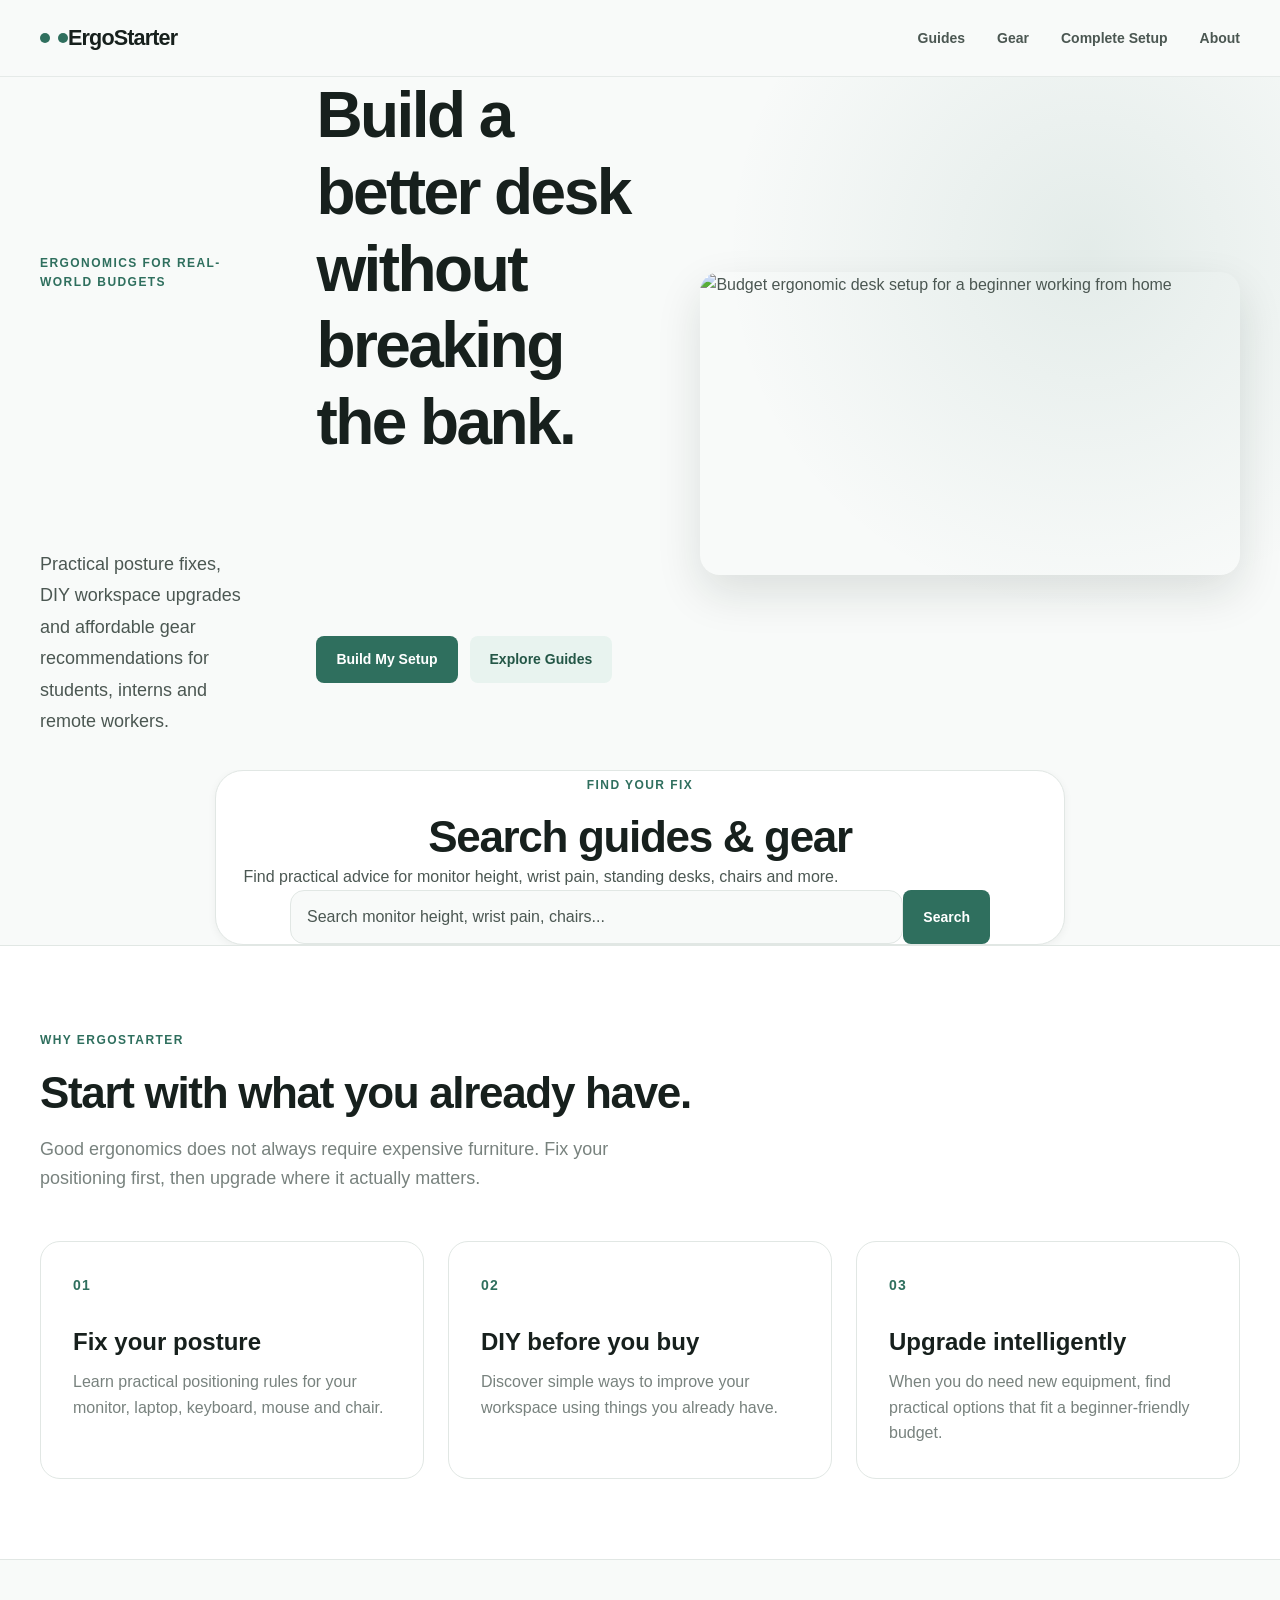
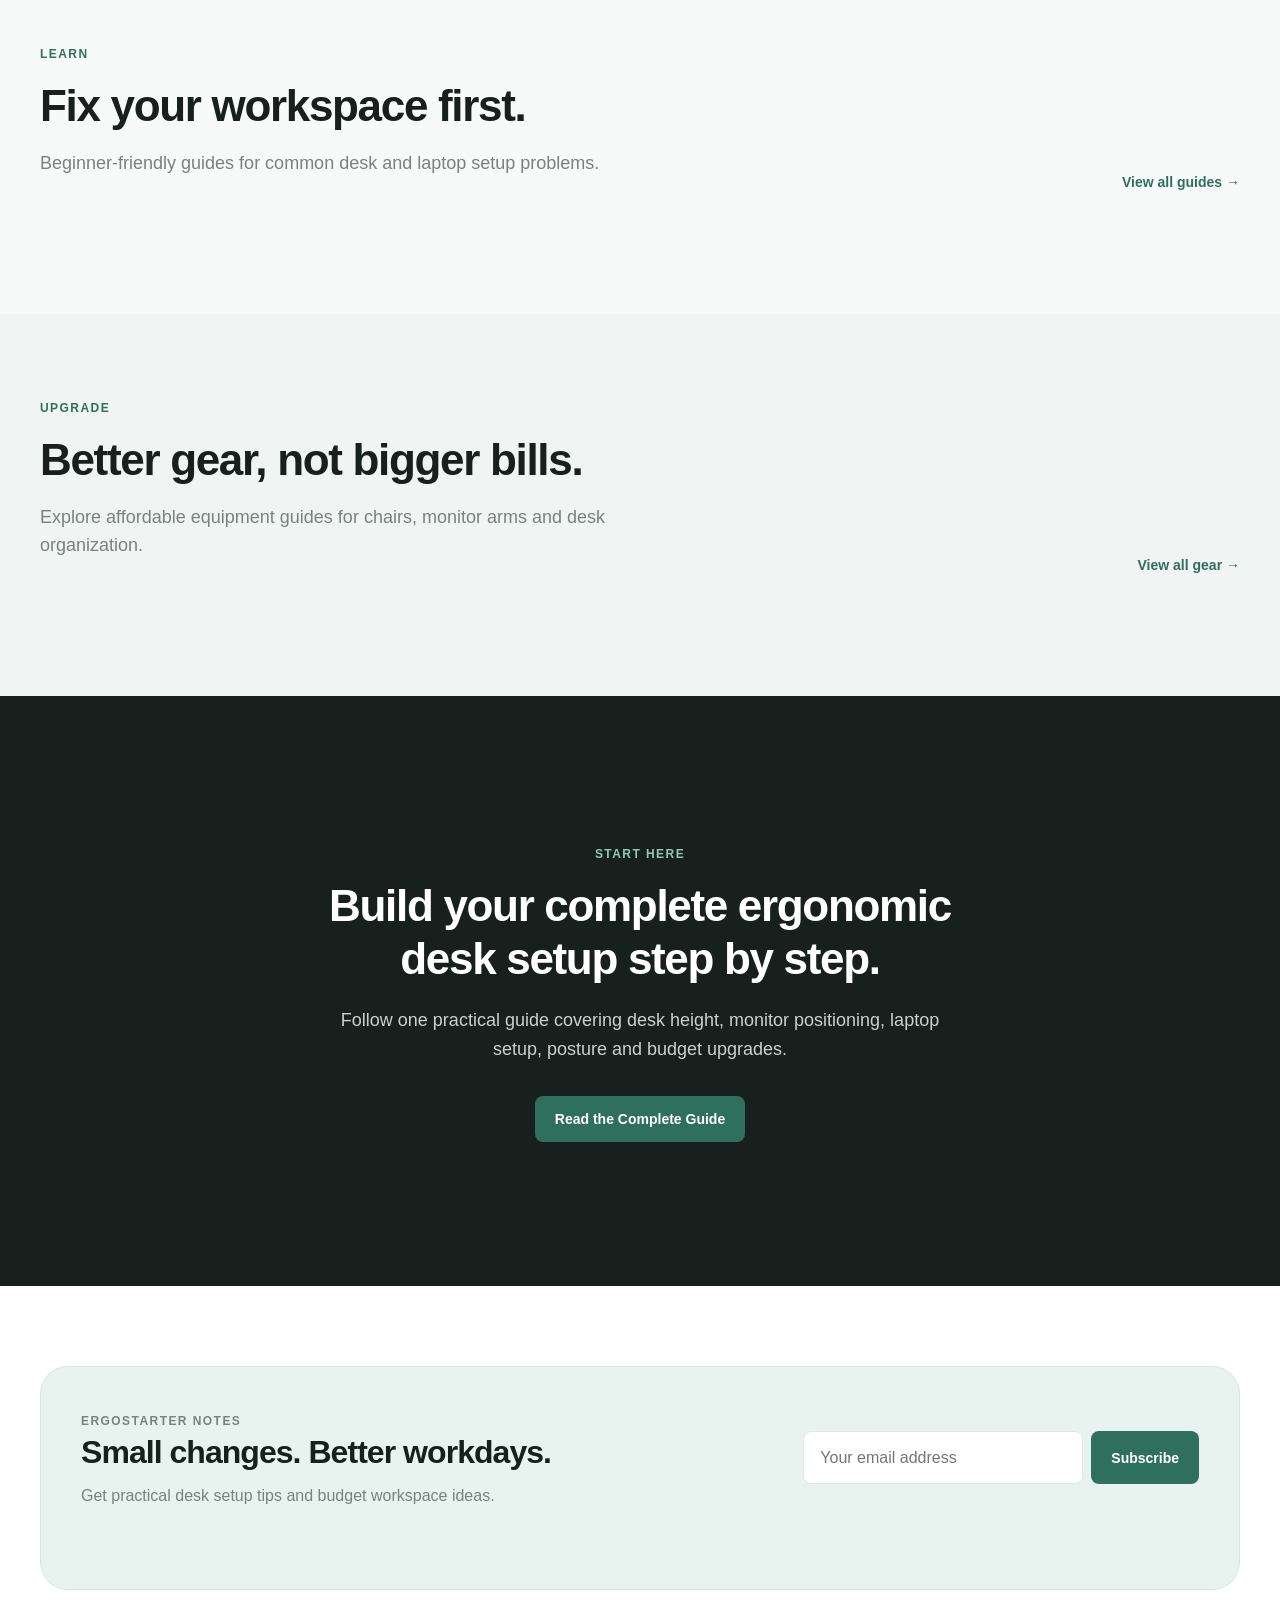
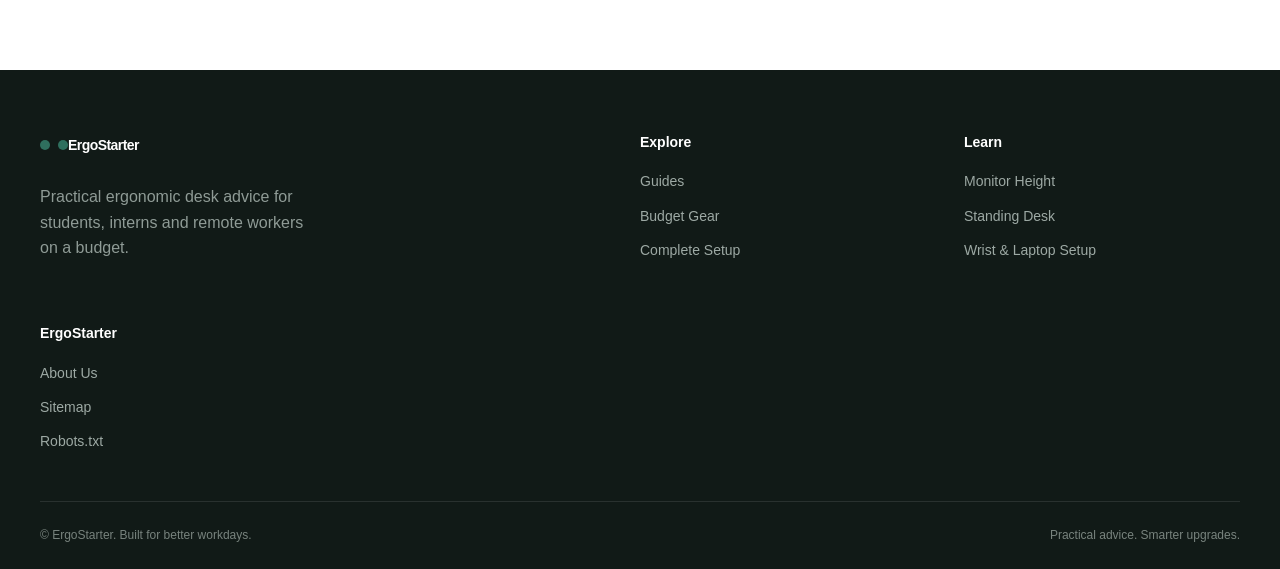
==== ErgoStrater-main/index.html @ 5c1806fb "Pre_existing ErgoStarter website" ====
<!DOCTYPE html>
<html lang="en">

<head>
    <meta charset="UTF-8">

    <meta
        name="viewport"
        content="width=device-width, initial-scale=1.0"
    >

    <title>
        ErgoStarter | Budget Ergonomic Desk Setups for Beginners
    </title>

    <meta
        name="description"
        content="Build a comfortable ergonomic desk setup without spending a fortune. Practical posture guides, DIY workspace fixes and budget gear for students and remote workers."
    >

    <meta
        name="robots"
        content="index, follow"
    >

    <!-- Canonical will be updated once the final domain is selected -->
    <link
        rel="canonical"
        href="https://ergostarter.pro/"
    >

    <!-- Open Graph -->
    <meta
        property="og:type"
        content="website"
    >

    <meta
        property="og:title"
        content="ErgoStarter | Better Ergonomics. Smaller Budget."
    >

    <meta
        property="og:description"
        content="Practical ergonomic desk setups, posture fixes and affordable gear for students and remote workers."
    >

    <meta
        property="og:url"
        content="https://ergostarter.pro/"
    >

    <!-- Stylesheets -->
    <link
        rel="stylesheet"
        href="assets/css/style.css"
    >

    <link
        rel="stylesheet"
        href="assets/css/components.css"
    >

    <link
        rel="stylesheet"
        href="assets/css/responsive.css"
    >

<!-- Google tag (gtag.js) -->
<script async src="https://www.googletagmanager.com/gtm.js?id=GTM-KK4GDS9F"></script>
<script>
  window.dataLayer = window.dataLayer || [];
  function gtag(){dataLayer.push(arguments);}
  gtag('js', new Date());
</script>

<!-- OpenGraph Metadata -->
<meta property="og:type" content="website" />
<meta property="og:site_name" content="ErgoStarter" />
<meta property="og:title" content="ErgoStarter: Budget Ergonomic Desk Setups in India" />
<meta property="og:description" content="Practical posture fixes, DIY workspace improvements, and budget ergonomic desk gear under ₹5,000 for Indian students and WFH beginners." />
<meta property="og:url" content="https://ergostarter.pro/" />

<!-- JSON-LD Structured Data (Organization & WebSite) -->
<script type="application/ld+json">
{
  "@context": "https://schema.org",
  "@graph": [
    {
      "@type": "Organization",
      "@id": "https://ergostarter.pro/#organization",
      "name": "ErgoStarter",
      "url": "https://ergostarter.pro/",
      "description": "Budget ergonomic workspace design and posture optimization guides for Indian students and remote workers."
    },
    {
      "@type": "WebSite",
      "@id": "https://ergostarter.pro/#website",
      "url": "https://ergostarter.pro/",
      "name": "ErgoStarter",
      "publisher": {
        "@id": "https://ergostarter.pro/#organization"
      }
    }
  ]
}
</script>
</head>


<body>

    <!-- ==========================================
         HEADER
         ========================================== -->

    <div id="site-header"></div>



    <!-- ==========================================
         MAIN CONTENT
         ========================================== -->

    <main>


        <!-- ======================================
             HERO
             ====================================== -->

        <section
            class="hero"
            aria-labelledby="hero-title"
        >

            <div class="container">

                <div class="hero-content">

                    <p class="eyebrow">
                        ERGONOMICS FOR REAL-WORLD BUDGETS
                    </p>


                    <h1 id="hero-title">
                        Build a better desk
                        without breaking the bank.
                    </h1>


                    <p class="hero-description">
                        Practical posture fixes, DIY workspace
                        upgrades and affordable gear recommendations
                        for students, interns and remote workers.
                    </p>


                    <div class="hero-actions">

                        <a
                            href="/budget-ergonomic-desk-setup-guide/"
                            class="btn btn-primary"
                        >
                            Build My Setup
                        </a>


                        <a
                            href="/guides/"
                            class="btn btn-secondary"
                        >
                            Explore Guides
                        </a>

                    </div>

                </div>


                <div class="hero-visual">
                    <img
                        src="/assets/images/hero/hero-homepage.webp"
                        alt="Budget ergonomic desk setup for a beginner working from home"
                        class="hero-image"
                        width="1400"
                        height="788"
                        loading="eager"
                        fetchpriority="high"
                    >
                </div>

            </div>

        </section>

        <section class="search-section" aria-labelledby="search-title">
            <div class="container">
                <div class="search-box">
                    <p class="eyebrow">Find your fix</p>

                    <h2 id="search-title">Search guides &amp; gear</h2>

                    <p class="search-description">
                        Find practical advice for monitor height, wrist pain,
                        standing desks, chairs and more.
                    </p>

                    <form id="search-form" class="search-form" role="search">
                        <label class="visually-hidden" for="site-search">
                            Search guides and gear
                        </label>

                        <input
                            id="site-search"
                            name="q"
                            type="search"
                            placeholder="Search monitor height, wrist pain, chairs..."
                            autocomplete="off"
                        >

                        <button class="btn btn-primary" type="submit">
                            Search
                        </button>
                    </form>

                    <div
                        id="search-results"
                        class="search-results"
                        hidden
                        aria-live="polite"
                    ></div>
                </div>
            </div>
        </section>



        <!-- ======================================
             TRUST / VALUE PROPOSITION
             ====================================== -->

        <section
            class="value-section"
            aria-labelledby="value-title"
        >

            <div class="container">

                <div class="section-heading">

                    <p class="eyebrow">
                        WHY ERGOSTARTER
                    </p>

                    <h2 id="value-title">
                        Start with what you already have.
                    </h2>

                    <p>
                        Good ergonomics does not always require
                        expensive furniture. Fix your positioning
                        first, then upgrade where it actually matters.
                    </p>

                </div>


                <div class="value-grid">

                    <article class="value-card">

                        <span
                            class="value-card-number"
                            aria-hidden="true"
                        >
                            01
                        </span>

                        <h3>
                            Fix your posture
                        </h3>

                        <p>
                            Learn practical positioning rules
                            for your monitor, laptop, keyboard,
                            mouse and chair.
                        </p>

                    </article>


                    <article class="value-card">

                        <span
                            class="value-card-number"
                            aria-hidden="true"
                        >
                            02
                        </span>

                        <h3>
                            DIY before you buy
                        </h3>

                        <p>
                            Discover simple ways to improve your
                            workspace using things you already have.
                        </p>

                    </article>


                    <article class="value-card">

                        <span
                            class="value-card-number"
                            aria-hidden="true"
                        >
                            03
                        </span>

                        <h3>
                            Upgrade intelligently
                        </h3>

                        <p>
                            When you do need new equipment,
                            find practical options that fit a
                            beginner-friendly budget.
                        </p>

                    </article>

                </div>

            </div>

        </section>



        <!-- ======================================
             GUIDES
             ====================================== -->

        <section
            class="guides-section section"
            aria-labelledby="guides-title"
        >

            <div class="container">

                <div class="section-header-row">

                    <div class="section-heading">

                        <p class="eyebrow">
                            LEARN
                        </p>

                        <h2 id="guides-title">
                            Fix your workspace first.
                        </h2>

                        <p>
                            Beginner-friendly guides for common
                            desk and laptop setup problems.
                        </p>

                    </div>


                    <a
                        href="/guides/"
                        class="section-link"
                    >
                        View all guides →
                    </a>

                </div>


                <div
                    class="guide-grid"
                    id="featured-guides"
                >

                    <!--
                        Guide cards will be generated dynamically
                        using JavaScript.
                    -->

                </div>

            </div>

        </section>



        <!-- ======================================
             BUDGET GEAR
             ====================================== -->

        <section
            class="gear-section section"
            aria-labelledby="gear-title"
        >

            <div class="container">

                <div class="section-header-row">

                    <div class="section-heading">

                        <p class="eyebrow">
                            UPGRADE
                        </p>

                        <h2 id="gear-title">
                            Better gear, not bigger bills.
                        </h2>

                        <p>
                            Explore affordable equipment guides
                            for chairs, monitor arms and desk
                            organization.
                        </p>

                    </div>


                    <a
                        href="/gear/"
                        class="section-link"
                    >
                        View all gear →
                    </a>

                </div>


                <div
                    class="gear-grid"
                    id="featured-gear"
                >

                    <!--
                        Gear cards will be generated dynamically
                        using JavaScript.
                    -->

                </div>

            </div>

        </section>



        <!-- ======================================
             COMPLETE SETUP CTA
             ====================================== -->

        <section
            class="setup-cta section"
            aria-labelledby="setup-title"
        >

            <div class="container">

                <div class="cta-content">

                    <p class="eyebrow">
                        START HERE
                    </p>

                    <h2 id="setup-title">
                        Build your complete ergonomic
                        desk setup step by step.
                    </h2>

                    <p>
                        Follow one practical guide covering
                        desk height, monitor positioning,
                        laptop setup, posture and budget upgrades.
                    </p>

                    <a
                        href="/budget-ergonomic-desk-setup-guide/"
                        class="btn btn-primary"
                    >
                        Read the Complete Guide
                    </a>

                </div>

            </div>

        </section>



        <!-- ======================================
             NEWSLETTER
             ====================================== -->

        <section
            class="newsletter-section section"
            aria-labelledby="newsletter-title"
        >

            <div class="container">

                <div class="newsletter">

                    <div>

                        <p class="eyebrow">
                            ERGOSTARTER NOTES
                        </p>

                        <h2 id="newsletter-title">
                            Small changes. Better workdays.
                        </h2>

                        <p>
                            Get practical desk setup tips and
                            budget workspace ideas.
                        </p>

                    </div>


                    <form
                        class="newsletter-form"
                        id="newsletter-form"
                    >

                        <label
                            for="newsletter-email"
                            class="visually-hidden"
                        >
                            Email address
                        </label>

                        <input
                            type="email"
                            id="newsletter-email"
                            name="email"
                            placeholder="Your email address"
                            autocomplete="email"
                            required
                        >

                        <button
                            type="submit"
                            class="btn btn-primary"
                        >
                            Subscribe
                        </button>

                    </form>


                    <p
                        class="form-message"
                        id="newsletter-message"
                        aria-live="polite"
                    ></p>

                </div>

            </div>

        </section>

    </main>



    <!-- ==========================================
         FOOTER
         ========================================== -->

    <div id="site-footer"></div>



    <!-- JavaScript -->

    <script
        src="assets/js/data.js"
        defer
    ></script>

    <script
        src="assets/js/components.js"
        defer
    ></script>

    <script
        src="assets/js/main.js"
        defer
    ></script>

    <script
        src="assets/js/search.js"
        defer
    ></script>

</body>

</html>
---- ErgoStrater-main/assets/css/style.css ----
/* =========================================
   ErgoStarter — Global Design System
   ========================================= */

:root {
    /* Brand Colors */
    --color-primary: #2f6f5e;
    --color-primary-dark: #245747;
    --color-primary-light: #e8f3ef;

    /* Neutral Colors */
    --color-white: #ffffff;
    --color-black: #111111;
    --color-heading: #17201d;
    --color-text: #4b5752;
    --color-muted: #78827e;

    /* Backgrounds */
    --color-background: #f8faf9;
    --color-surface: #ffffff;
    --color-surface-alt: #f0f4f2;

    /* Borders */
    --color-border: #e1e7e4;

    /* Typography */
    --font-primary:
        Inter,
        -apple-system,
        BlinkMacSystemFont,
        "Segoe UI",
        Roboto,
        Helvetica,
        Arial,
        sans-serif;

    /* Font Sizes */
    --text-xs: 0.75rem;
    --text-sm: 0.875rem;
    --text-base: 1rem;
    --text-lg: 1.125rem;
    --text-xl: 1.25rem;
    --text-2xl: 1.5rem;
    --text-3xl: 2rem;
    --text-4xl: 2.75rem;
    --text-5xl: 4rem;

    /* Spacing */
    --space-1: 0.25rem;
    --space-2: 0.5rem;
    --space-3: 0.75rem;
    --space-4: 1rem;
    --space-5: 1.25rem;
    --space-6: 1.5rem;
    --space-8: 2rem;
    --space-10: 2.5rem;
    --space-12: 3rem;
    --space-16: 4rem;
    --space-20: 5rem;

    /* Layout */
    --container-width: 1200px;
    --content-width: 800px;

    /* UI */
    --radius-sm: 8px;
    --radius-md: 14px;
    --radius-lg: 20px;
    --radius-xl: 28px;

    --shadow-sm: 0 2px 8px rgba(17, 17, 17, 0.05);
    --shadow-md: 0 8px 24px rgba(17, 17, 17, 0.08);

    /* Animation */
    --transition-fast: 150ms ease;
    --transition-normal: 250ms ease;
}


/* =========================================
   Reset
   ========================================= */

*,
*::before,
*::after {
    box-sizing: border-box;
    margin: 0;
    padding: 0;
}


html {
    scroll-behavior: smooth;
    font-size: 16px;
}


body {
    font-family: var(--font-primary);
    background: var(--color-background);
    color: var(--color-text);
    line-height: 1.6;
    -webkit-font-smoothing: antialiased;
}


img {
    display: block;
    max-width: 100%;
    height: auto;
}


a {
    color: inherit;
    text-decoration: none;
}


button,
input,
textarea,
select {
    font: inherit;
}


button {
    cursor: pointer;
    border: none;
}


ul,
ol {
    list-style: none;
}


/* =========================================
   Typography
   ========================================= */

h1,
h2,
h3,
h4,
h5,
h6 {
    color: var(--color-heading);
    line-height: 1.2;
    font-weight: 700;
}


h1 {
    font-size: var(--text-5xl);
    letter-spacing: -0.04em;
}


h2 {
    font-size: var(--text-4xl);
    letter-spacing: -0.03em;
}


h3 {
    font-size: var(--text-2xl);
}


p {
    margin-bottom: var(--space-4);
}


strong {
    color: var(--color-heading);
}


/* =========================================
   Layout
   ========================================= */

.container {
    width: min(100% - 2rem, var(--container-width));
    margin-inline: auto;
}


.content-container {
    width: min(100% - 2rem, var(--content-width));
    margin-inline: auto;
}


.section {
    padding-block: var(--space-20);
}


/* =========================================
   Buttons
   ========================================= */

.btn {
    display: inline-flex;
    align-items: center;
    justify-content: center;
    gap: var(--space-2);

    padding: 0.75rem 1.25rem;

    border-radius: var(--radius-sm);

    font-size: var(--text-sm);
    font-weight: 600;

    transition:
        background-color var(--transition-normal),
        color var(--transition-normal),
        transform var(--transition-fast),
        box-shadow var(--transition-normal);
}


.btn:hover {
    transform: translateY(-2px);
}


.btn-primary {
    background: var(--color-primary);
    color: var(--color-white);
}


.btn-primary:hover {
    background: var(--color-primary-dark);
    box-shadow: var(--shadow-sm);
}


.btn-secondary {
    background: var(--color-primary-light);
    color: var(--color-primary-dark);
}


.btn-secondary:hover {
    background: #dcece6;
}


/* =========================================
   Cards
   ========================================= */

.card {
    background: var(--color-surface);
    border: 1px solid var(--color-border);
    border-radius: var(--radius-lg);
    box-shadow: var(--shadow-sm);
    overflow: hidden;

    transition:
        transform var(--transition-normal),
        box-shadow var(--transition-normal);
}


.card:hover {
    transform: translateY(-4px);
    box-shadow: var(--shadow-md);
}


/* =========================================
   Utility Classes
   ========================================= */

.text-center {
    text-align: center;
}


.text-muted {
    color: var(--color-muted);
}


.text-primary {
    color: var(--color-primary);
}


.bg-white {
    background: var(--color-white);
}


.hidden {
    display: none;
}

.hero-image {
    display: block;
    width: 100%;
    max-width: 560px;
    height: auto;
    margin: 0 auto;
    border-radius: var(--radius-lg);
    object-fit: cover;
    box-shadow: 0 18px 45px rgba(20, 30, 25, 0.12);
}
---- ErgoStrater-main/assets/css/components.css ----
/* =========================================================
   ErgoStarter — Component Styles
   ========================================================= */


/* =========================================================
   HEADER / NAVIGATION
   ========================================================= */

.site-header {
    position: sticky;
    top: 0;
    z-index: 1000;

    width: 100%;

    background: rgba(248, 250, 249, 0.92);
    border-bottom: 1px solid rgba(225, 231, 228, 0.8);

    backdrop-filter: blur(14px);
    -webkit-backdrop-filter: blur(14px);
}


.site-header .container {
    min-height: 76px;

    display: flex;
    align-items: center;
    justify-content: space-between;

    gap: var(--space-8);
}


/* Logo */

.logo {
    display: inline-flex;
    align-items: center;

    color: var(--color-heading);

    font-size: 1.35rem;
    font-weight: 800;
    letter-spacing: -0.04em;

    white-space: nowrap;
}


.logo::before {
    content: "";

    width: 10px;
    height: 10px;

    margin-right: 8px;

    border-radius: 50%;

    background: var(--color-primary);
}


/* Navigation */

.main-navigation {
    display: flex;
    align-items: center;

    gap: var(--space-8);
}


.main-navigation a {
    position: relative;

    color: var(--color-text);

    font-size: var(--text-sm);
    font-weight: 600;

    transition:
        color var(--transition-normal);
}


.main-navigation a::after {
    content: "";

    position: absolute;

    left: 0;
    bottom: -7px;

    width: 0;
    height: 2px;

    border-radius: 999px;

    background: var(--color-primary);

    transition: width var(--transition-normal);
}


.main-navigation a:hover {
    color: var(--color-primary);
}


.main-navigation a:hover::after {
    width: 100%;
}


/* Mobile menu button */

.menu-toggle {
    display: none;

    padding: 0.6rem 0.85rem;

    color: var(--color-heading);
    background: var(--color-surface);

    border: 1px solid var(--color-border);
    border-radius: var(--radius-sm);

    font-size: var(--text-sm);
    font-weight: 600;
}


/* =========================================================
   SHARED SECTION ELEMENTS
   ========================================================= */

.eyebrow {
    display: inline-block;

    margin-bottom: var(--space-4);

    color: var(--color-primary);

    font-size: var(--text-xs);
    font-weight: 800;

    letter-spacing: 0.12em;
    text-transform: uppercase;
}


.section-heading {
    max-width: 680px;
}


.section-heading h2 {
    margin-bottom: var(--space-4);
}


.section-heading p:last-child {
    max-width: 620px;

    color: var(--color-muted);

    font-size: var(--text-lg);
}


.section-header-row {
    display: flex;
    align-items: flex-end;
    justify-content: space-between;

    gap: var(--space-8);

    margin-bottom: var(--space-10);
}


.section-link {
    flex-shrink: 0;

    color: var(--color-primary);

    font-size: var(--text-sm);
    font-weight: 700;

    transition:
        color var(--transition-normal),
        transform var(--transition-fast);
}


.section-link:hover {
    color: var(--color-primary-dark);

    transform: translateX(3px);
}


/* =========================================================
   HERO
   ========================================================= */

.hero {
    position: relative;

    min-height: 680px;

    display: flex;
    align-items: center;

    overflow: hidden;

    background:
        radial-gradient(
            circle at 85% 25%,
            rgba(47, 111, 94, 0.10),
            transparent 30%
        ),
        var(--color-background);
}


.hero .container {
    display: grid;

    grid-template-columns:
        minmax(0, 1.05fr)
        minmax(360px, 0.95fr);

    align-items: center;

    gap: var(--space-16);
}


.hero-content {
    display: grid;
    grid-template-columns: minmax(0, 1.1fr) minmax(320px, 0.9fr);
    align-items: center;
    gap: 64px;
}

.hero-copy {
    min-width: 0;
}



.hero h1 {
    max-width: 700px;

    margin-bottom: var(--space-6);
}


.hero-description {
    max-width: 600px;

    margin-bottom: var(--space-8);

    color: var(--color-text);

    font-size: var(--text-lg);
    line-height: 1.75;
}


.hero-actions {
    display: flex;
    align-items: center;

    gap: var(--space-3);
}


/* Hero visual */

.hero-visual {
    display: flex;
    align-items: center;
    justify-content: center;

    min-height: 440px;
}


.hero-placeholder {
    width: 100%;
    max-width: 480px;
    min-height: 360px;

    display: flex;
    align-items: center;
    justify-content: center;

    border-radius: var(--radius-lg);
    background: var(--color-background-alt);
    border: 1px solid var(--color-border);

    color: var(--color-text-muted);
    font-weight: 700;
}


.hero-placeholder::before,
.hero-placeholder::after {
    content: "";

    position: absolute;

    border: 1px solid rgba(47, 111, 94, 0.12);
    border-radius: 50%;
}


.hero-placeholder::before {
    width: 70%;
    aspect-ratio: 1;

    border-radius: 50%;
}


.hero-placeholder::after {
    width: 42%;
    aspect-ratio: 1;

    border-radius: 50%;
}


/* =========================================================
   VALUE PROPOSITION
   ========================================================= */

.value-section {
    padding-block: var(--space-20);

    background: var(--color-white);

    border-top: 1px solid var(--color-border);
    border-bottom: 1px solid var(--color-border);
}


.value-grid {
    display: grid;

    grid-template-columns: repeat(3, 1fr);

    gap: var(--space-6);

    margin-top: var(--space-12);
}


.value-card {
    position: relative;

    padding: var(--space-8);

    background: var(--color-surface);

    border: 1px solid var(--color-border);
    border-radius: var(--radius-lg);

    transition:
        transform var(--transition-normal),
        border-color var(--transition-normal),
        box-shadow var(--transition-normal);
}


.value-card:hover {
    transform: translateY(-5px);

    border-color: rgba(47, 111, 94, 0.35);

    box-shadow: var(--shadow-md);
}


.value-card-number {
    display: block;

    margin-bottom: var(--space-8);

    color: var(--color-primary);

    font-size: var(--text-sm);
    font-weight: 800;
    letter-spacing: 0.08em;
}


.value-card h3 {
    margin-bottom: var(--space-3);
}


.value-card p {
    margin-bottom: 0;

    color: var(--color-muted);
}


/* =========================================================
   GUIDE GRID
   ========================================================= */

.guide-grid {
    display: grid;

    grid-template-columns: repeat(3, 1fr);

    gap: var(--space-6);
}


/* Dynamic guide cards */

.guide-card {
    display: flex;
    flex-direction: column;

    min-height: 100%;

    padding: var(--space-6);

    background: var(--color-white);

    border: 1px solid var(--color-border);
    border-radius: var(--radius-lg);

    box-shadow: var(--shadow-sm);

    transition:
        transform var(--transition-normal),
        box-shadow var(--transition-normal),
        border-color var(--transition-normal);
}


.guide-card:hover {
    transform: translateY(-5px);

    border-color: rgba(47, 111, 94, 0.3);

    box-shadow: var(--shadow-md);
}


.guide-card-category {
    margin-bottom: var(--space-4);

    color: var(--color-primary);

    font-size: var(--text-xs);
    font-weight: 800;

    letter-spacing: 0.08em;
    text-transform: uppercase;
}


.guide-card h3 {
    margin-bottom: var(--space-3);

    font-size: var(--text-xl);
}


.guide-card p {
    color: var(--color-muted);

    font-size: var(--text-sm);
}


.guide-card-meta {
    display: flex;
    align-items: center;

    gap: var(--space-3);

    margin-top: auto;
    padding-top: var(--space-5);

    color: var(--color-muted);

    font-size: var(--text-xs);
}


.guide-card-link {
    display: inline-flex;

    margin-top: var(--space-5);

    color: var(--color-primary);

    font-size: var(--text-sm);
    font-weight: 700;
}


.guide-card-link:hover {
    color: var(--color-primary-dark);
}


/* =========================================================
   GEAR SECTION
   ========================================================= */

.gear-section {
    background: var(--color-surface-alt);
}


.gear-grid {
    display: grid;

    grid-template-columns: repeat(3, 1fr);

    gap: var(--space-6);
}


/* Dynamic gear cards */

.gear-card {
    display: flex;
    flex-direction: column;

    min-height: 100%;

    background: var(--color-white);

    border: 1px solid var(--color-border);
    border-radius: var(--radius-lg);

    overflow: hidden;

    box-shadow: var(--shadow-sm);

    transition:
        transform var(--transition-normal),
        box-shadow var(--transition-normal);
}


.gear-card:hover {
    transform: translateY(-5px);

    box-shadow: var(--shadow-md);
}


.gear-card-image {
    display: flex;
    align-items: center;
    justify-content: center;

    min-height: 210px;

    padding: var(--space-8);

    background: var(--color-primary-light);

    color: var(--color-primary);

    font-size: var(--text-sm);
    font-weight: 700;
}


.gear-card-content {
    display: flex;
    flex-direction: column;

    flex: 1;

    padding: var(--space-6);
}


.gear-card-category {
    margin-bottom: var(--space-3);

    color: var(--color-primary);

    font-size: var(--text-xs);
    font-weight: 800;

    letter-spacing: 0.08em;
    text-transform: uppercase;
}


.gear-card h3 {
    margin-bottom: var(--space-3);

    font-size: var(--text-xl);
}


.gear-card p {
    color: var(--color-muted);

    font-size: var(--text-sm);
}


.gear-card-price {
    margin-top: auto;
    padding-top: var(--space-4);

    color: var(--color-heading);

    font-size: var(--text-lg);
    font-weight: 800;
}


.gear-card-link {
    display: inline-flex;

    margin-top: var(--space-4);

    color: var(--color-primary);

    font-size: var(--text-sm);
    font-weight: 700;
}


/* =========================================================
   COMPLETE SETUP CTA
   ========================================================= */

.setup-cta {
    background: var(--color-heading);
}


.setup-cta .container {
    display: flex;
    justify-content: center;
}


.cta-content {
    width: min(100%, 780px);

    padding: var(--space-16);

    text-align: center;
}


.cta-content h2 {
    margin-bottom: var(--space-5);

    color: var(--color-white);
}


.cta-content p:not(.eyebrow) {
    max-width: 620px;

    margin-inline: auto;
    margin-bottom: var(--space-8);

    color: #c9d2ce;

    font-size: var(--text-lg);
}


.cta-content .eyebrow {
    color: #8fc8b5;
}


/* =========================================================
   NEWSLETTER
   ========================================================= */

.newsletter-section {
    background: var(--color-white);
}


.newsletter {
    display: grid;

    grid-template-columns: 1fr auto;

    align-items: center;

    gap: var(--space-10);

    padding: var(--space-10);

    background: var(--color-primary-light);

    border: 1px solid #d5e8e0;
    border-radius: var(--radius-xl);
}


.newsletter h2 {
    margin-bottom: var(--space-3);

    font-size: var(--text-3xl);
}


.newsletter p {
    margin-bottom: 0;

    color: var(--color-muted);
}


.newsletter-form {
    display: flex;

    gap: var(--space-2);
}


.newsletter-form input {
    width: 280px;

    padding: 0.8rem 1rem;

    color: var(--color-heading);
    background: var(--color-white);

    border: 1px solid var(--color-border);
    border-radius: var(--radius-sm);

    outline: none;

    transition:
        border-color var(--transition-normal),
        box-shadow var(--transition-normal);
}


.newsletter-form input:focus {
    border-color: var(--color-primary);

    box-shadow:
        0 0 0 3px rgba(47, 111, 94, 0.12);
}


.form-message {
    grid-column: 2;

    color: var(--color-primary);

    font-size: var(--text-sm);
}


/* =========================================================
   FOOTER
   ========================================================= */

.site-footer {
    padding-top: var(--space-16);

    background: #111a17;

    color: #c5ceca;
}


.footer-grid {
    display: grid;

    grid-template-columns: 2fr 1fr 1fr;

    gap: var(--space-12);

    padding-bottom: var(--space-12);
}


.footer-brand .logo {
    color: var(--color-white);

    margin-bottom: var(--space-4);
}


.footer-brand p {
    max-width: 280px;

    color: #8f9b96;
}


.footer-column {
    display: flex;
    flex-direction: column;

    gap: var(--space-3);
}


.footer-column h3 {
    margin-bottom: var(--space-2);

    color: var(--color-white);

    font-size: var(--text-sm);
}


.footer-column a {
    width: fit-content;

    color: #9da9a4;

    font-size: var(--text-sm);

    transition:
        color var(--transition-normal);
}


.footer-column a:hover {
    color: var(--color-white);
}


.footer-bottom {
    display: flex;
    justify-content: space-between;

    gap: var(--space-6);

    padding-block: var(--space-6);

    border-top: 1px solid rgba(255, 255, 255, 0.1);

    color: #78837e;

    font-size: var(--text-xs);
}


.footer-bottom p {
    margin: 0;
}


/* =========================================================
   ACCESSIBILITY
   ========================================================= */

.visually-hidden {
    position: absolute;

    width: 1px;
    height: 1px;

    padding: 0;
    margin: -1px;

    overflow: hidden;

    clip: rect(0, 0, 0, 0);

    white-space: nowrap;

    border: 0;
}

/* =========================================
   ACTIVE NAVIGATION
========================================= */

.main-navigation a.active {
    color: var(--color-primary);
    font-weight: 700;
}

.main-navigation a.active::after {
    width: 100%;
}


/* =========================================
   LOGO MARK
========================================= */

.logo-mark {
    width: 10px;
    height: 10px;
    display: inline-block;
    border-radius: 50%;
    background: var(--color-primary);
    flex-shrink: 0;
}

/* =========================
   Search
   ========================= */

.search-section {
    padding: var(--space-4xl) 0;
    background: var(--color-background);
}

.search-box {
    max-width: 850px;
    margin: 0 auto;
    padding: var(--space-3xl);
    text-align: center;
    background: var(--color-surface);
    border: 1px solid var(--color-border);
    border-radius: var(--radius-xl);
    box-shadow: var(--shadow-sm);
}

.search-box h2 {
    margin-bottom: var(--space-sm);
}

.search-description {
    max-width: 650px;
    margin: 0 auto var(--space-xl);
    color: var(--color-text-muted);
}

.search-form {
    display: flex;
    gap: var(--space-sm);
    max-width: 700px;
    margin: 0 auto;
}

.search-form input {
    flex: 1;
    min-width: 0;
    padding: 0.85rem 1rem;
    font: inherit;
    color: var(--color-text);
    background: var(--color-background);
    border: 1px solid var(--color-border);
    border-radius: var(--radius-md);
    outline: none;
    transition:
        border-color var(--transition-fast),
        box-shadow var(--transition-fast);
}

.search-form input:focus {
    border-color: var(--color-primary);
    box-shadow: 0 0 0 3px rgba(47, 111, 94, 0.12);
}

.search-form input::placeholder {
    color: var(--color-text-muted);
}

.search-results {
    margin-top: var(--space-xl);
    text-align: left;
}

.search-result-count {
    margin-bottom: var(--space-md);
    color: var(--color-text-muted);
    font-size: 0.9rem;
    font-weight: 600;
}

.search-result {
    padding: var(--space-lg);
    margin-bottom: var(--space-md);
    background: var(--color-background);
    border: 1px solid var(--color-border);
    border-radius: var(--radius-md);
}

.search-result:last-child {
    margin-bottom: 0;
}

.search-result-type {
    display: inline-block;
    margin-bottom: var(--space-xs);
    color: var(--color-primary);
    font-size: 0.78rem;
    font-weight: 700;
    text-transform: uppercase;
    letter-spacing: 0.05em;
}

.search-result h3 {
    margin-bottom: var(--space-xs);
    font-size: 1.1rem;
}

.search-result h3 a {
    color: var(--color-text);
}

.search-result h3 a:hover {
    color: var(--color-primary);
}

.search-result p {
    margin: 0;
    color: var(--color-text-muted);
    font-size: 0.95rem;
}

.search-empty {
    padding: var(--space-lg);
    text-align: center;
    color: var(--color-text-muted);
    background: var(--color-background);
    border: 1px dashed var(--color-border);
    border-radius: var(--radius-md);
}

/* =========================
   Article / SEO Pages
   ========================= */

.article-page {
    background: var(--color-background);
}

.article-header {
    padding: var(--space-4xl) 0 var(--space-3xl);
    background: var(--color-surface);
    border-bottom: 1px solid var(--color-border);
}

.article-header .content-container {
    max-width: 850px;
}

.article-header h1 {
    max-width: 850px;
    margin-bottom: var(--space-lg);
    font-size: clamp(2.2rem, 5vw, 4rem);
    line-height: 1.08;
    letter-spacing: -0.04em;
}

.article-intro {
    max-width: 760px;
    margin-bottom: var(--space-lg);
    color: var(--color-text-muted);
    font-size: 1.15rem;
    line-height: 1.8;
}

.article-meta {
    display: flex;
    align-items: center;
    gap: var(--space-sm);
    color: var(--color-text-muted);
    font-size: 0.9rem;
    font-weight: 600;
}


/* Article sections */

.article-section {
    padding: var(--space-4xl) 0;
}

.article-section-alt {
    background: var(--color-surface);
}

.article-section .content-container {
    max-width: 780px;
}

.article-section h2 {
    margin-bottom: var(--space-lg);
    font-size: clamp(1.7rem, 3vw, 2.4rem);
}

.article-section p {
    margin-bottom: var(--space-lg);
    font-size: 1.05rem;
    line-height: 1.85;
}

.article-section p:last-child {
    margin-bottom: 0;
}


/* Highlight box */

.article-highlight {
    padding: var(--space-xl);
    background: var(--color-light-green);
    border-left: 4px solid var(--color-primary);
    border-radius: var(--radius-md);
}

.article-highlight h2 {
    margin-bottom: var(--space-sm);
    font-size: 1.4rem;
}

.article-highlight p {
    margin-bottom: 0;
}


/* Table of contents */

.article-toc {
    display: grid;
    gap: var(--space-sm);
    margin-top: var(--space-lg);
}

.article-toc a {
    display: block;
    padding: var(--space-md) var(--space-lg);
    color: var(--color-text);
    background: var(--color-background);
    border: 1px solid var(--color-border);
    border-radius: var(--radius-md);
    font-weight: 600;
    transition:
        color var(--transition-fast),
        border-color var(--transition-fast),
        transform var(--transition-fast);
}

.article-toc a:hover {
    color: var(--color-primary);
    border-color: var(--color-primary);
    transform: translateX(4px);
}


/* Tips */

.article-tip {
    display: flex;
    gap: var(--space-sm);
    margin-top: var(--space-xl);
    padding: var(--space-lg);
    background: var(--color-surface);
    border: 1px solid var(--color-border);
    border-radius: var(--radius-md);
}

.article-tip strong {
    color: var(--color-primary);
    white-space: nowrap;
}


/* Lists */

.article-list {
    margin: var(--space-lg) 0;
    padding-left: 1.5rem;
}

.article-list li {
    margin-bottom: var(--space-md);
    padding-left: var(--space-xs);
    line-height: 1.7;
}

.article-list li:last-child {
    margin-bottom: 0;
}


/* Internal links */

.article-inline-link {
    display: inline-flex;
    align-items: center;
    margin-top: var(--space-sm);
    color: var(--color-primary);
    font-weight: 700;
}

.article-inline-link:hover {
    text-decoration: underline;
}


/* Article CTA */

.article-cta {
    padding: var(--space-4xl) 0;
    background: var(--color-dark-green);
    color: #ffffff;
}

.article-cta .content-container {
    max-width: 850px;
    text-align: center;
}

.article-cta h2 {
    margin-bottom: var(--space-md);
    color: #00744f;
    font-size: clamp(1.8rem, 4vw, 2.8rem);
}

.article-cta p {
    max-width: 680px;
    margin: 0 auto var(--space-xl);
    color: #00744f;
    line-height: 1.8;
}

.article-cta-actions {
    display: flex;
    justify-content: center;
    gap: var(--space-md);
    flex-wrap: wrap;
}

.article-cta .btn-secondary {
    color: #ffffff;
    border-color: rgba(255, 255, 255, 0.5);
}

.article-cta .btn-secondary:hover {
    border-color: #ffffff;
}
---- ErgoStrater-main/assets/css/responsive.css ----
/* =========================================================
   ErgoStarter — Responsive Styles
   Mobile / Tablet / Desktop
   ========================================================= */


/* =========================================================
   LARGE TABLETS / SMALL DESKTOPS
   ========================================================= */

@media (max-width: 1100px) {

    .hero .container {
        gap: var(--space-10);
    }

    .hero h1 {
        font-size: 3.4rem;
    }

    .value-grid,
    .guide-grid,
    .gear-grid {
        grid-template-columns: repeat(2, 1fr);
    }

    .footer-grid {
        grid-template-columns: 1.5fr 1fr 1fr;
    }
}


/* =========================================================
   TABLETS
   ========================================================= */

@media (max-width: 900px) {

    /* -------------------------
       Header
       ------------------------- */

    .site-header .container {
        min-height: 68px;
    }

    .main-navigation {
        gap: var(--space-5);
    }


    /* -------------------------
       Hero
       ------------------------- */

    .hero {
        min-height: auto;

        padding-block: var(--space-16);
    }

    .hero .container {
        grid-template-columns: 1fr;

        gap: var(--space-10);
    }

    .hero-content {
    grid-template-columns: 1fr;
    gap: 32px;
    }


    .hero-description {
        margin-inline: auto;
    }

    .hero-actions {
        justify-content: center;
    }

    .hero-visual {
        min-height: 280px;
    }

    .hero-placeholder {
        width: min(100%, 400px);
    }


    /* -------------------------
       Sections
       ------------------------- */

    .section-header-row {
        align-items: flex-start;
    }


    /* -------------------------
       Newsletter
       ------------------------- */

    .newsletter {
        grid-template-columns: 1fr;

        gap: var(--space-6);
    }

    .form-message {
        grid-column: 1;
    }

    .newsletter-form {
        width: 100%;
    }

    .newsletter-form input {
        flex: 1;

        width: auto;
    }


    /* -------------------------
       Footer
       ------------------------- */

    .footer-grid {
        grid-template-columns: 2fr 1fr;
    }

    .footer-column:last-child {
        grid-column: 2;
    }
}


/* =========================================================
   MOBILE NAVIGATION
   ========================================================= */

@media (max-width: 760px) {

    .site-header .container {
        position: relative;
    }

    .menu-toggle {
        display: inline-flex;

        align-items: center;
        justify-content: center;
    }

    .main-navigation {
        position: absolute;

        top: calc(100% + 1px);
        left: 0;
        right: 0;

        display: none;
        flex-direction: column;
        align-items: stretch;

        gap: 0;

        padding: var(--space-3);

        background: var(--color-white);

        border-bottom: 1px solid var(--color-border);

        box-shadow: var(--shadow-md);
    }

    .main-navigation.is-open {
        display: flex;
    }

    .main-navigation a {
        padding: 0.85rem 1rem;

        border-radius: var(--radius-sm);
    }

    .main-navigation a:hover {
        background: var(--color-primary-light);
    }

    .main-navigation a::after {
        display: none;
    }


    /* -------------------------
       Typography
       ------------------------- */

    h1 {
        font-size: 2.65rem;
    }

    h2 {
        font-size: 2.1rem;
    }


    /* -------------------------
       Grids
       ------------------------- */

    .value-grid,
    .guide-grid,
    .gear-grid {
        grid-template-columns: 1fr;
    }


    /* -------------------------
       Section heading
       ------------------------- */

    .section-header-row {
        flex-direction: column;

        gap: var(--space-4);
    }

    .section-link {
        align-self: flex-start;
    }


    /* -------------------------
       CTA
       ------------------------- */

    .cta-content {
        padding: var(--space-10) var(--space-5);
    }
}


/* =========================================================
   SMALL MOBILE
   ========================================================= */

@media (max-width: 600px) {

    .container,
    .content-container {
        width: min(
            100% - 1.5rem,
            var(--container-width)
        );
    }


    /* -------------------------
       Header
       ------------------------- */

    .site-header .container {
        min-height: 64px;
    }

    .logo {
        font-size: 1.2rem;
    }


    /* -------------------------
       Hero
       ------------------------- */

    .hero {
        padding-block: var(--space-12);
    }

    .hero h1 {
        font-size: 2.35rem;

        letter-spacing: -0.035em;
    }

    .hero-description {
        font-size: var(--text-base);

        line-height: 1.65;
    }

    .hero-actions {
        flex-direction: column;

        width: 100%;
    }

    .hero-actions .btn {
        width: 100%;
    }

    .hero-visual {
        min-height: 260px;
    }

    .hero-placeholder {
        width: min(100%, 320px);

        min-height: 260px;
    }


    /* -------------------------
       Value cards
       ------------------------- */

    .value-card {
        padding: var(--space-6);
    }


    /* -------------------------
       Newsletter
       ------------------------- */

    .newsletter {
        padding: var(--space-6);

        border-radius: var(--radius-lg);
    }

    .newsletter h2 {
        font-size: var(--text-2xl);
    }

    .newsletter-form {
        flex-direction: column;
    }

    .newsletter-form input {
        width: 100%;

        min-height: 48px;
    }

    .newsletter-form .btn {
        width: 100%;
    }


    /* -------------------------
       Footer
       ------------------------- */

    .footer-grid {
        grid-template-columns: 1fr;

        gap: var(--space-8);
    }

    .footer-column:last-child {
        grid-column: auto;
    }

    .footer-bottom {
        flex-direction: column;

        gap: var(--space-2);
    }
}


/* =========================================================
   VERY SMALL DEVICES
   ========================================================= */

@media (max-width: 380px) {

    h1 {
        font-size: 2.1rem;
    }

    h2 {
        font-size: 1.8rem;
    }

    .hero-placeholder {
        min-height: 220px;
    }

    .value-card,
    .guide-card-content,
    .gear-card-content {
        padding: var(--space-5);
    }
}


/* =========================================================
   REDUCED MOTION
   Accessibility
   ========================================================= */

@media (prefers-reduced-motion: reduce) {

    html {
        scroll-behavior: auto;
    }

    *,
    *::before,
    *::after {
        transition-duration: 0.01ms !important;
        animation-duration: 0.01ms !important;
        animation-iteration-count: 1 !important;
    }
}

@media (max-width: 600px) {
    .search-box {
        padding: var(--space-xl);
    }

    .search-form {
        flex-direction: column;
    }

    .search-form .btn {
        width: 100%;
    }
}

@media (max-width: 600px) {

    .article-header {
        padding: var(--space-3xl) 0 var(--space-2xl);
    }

    .article-header h1 {
        font-size: 2.2rem;
    }

    .article-intro {
        font-size: 1rem;
    }

    .article-section {
        padding: var(--space-3xl) 0;
    }

    .article-section p {
        font-size: 1rem;
    }

    .article-tip {
        flex-direction: column;
    }

    .article-cta-actions {
        flex-direction: column;
    }

    .article-cta-actions .btn {
        width: 100%;
    }
}
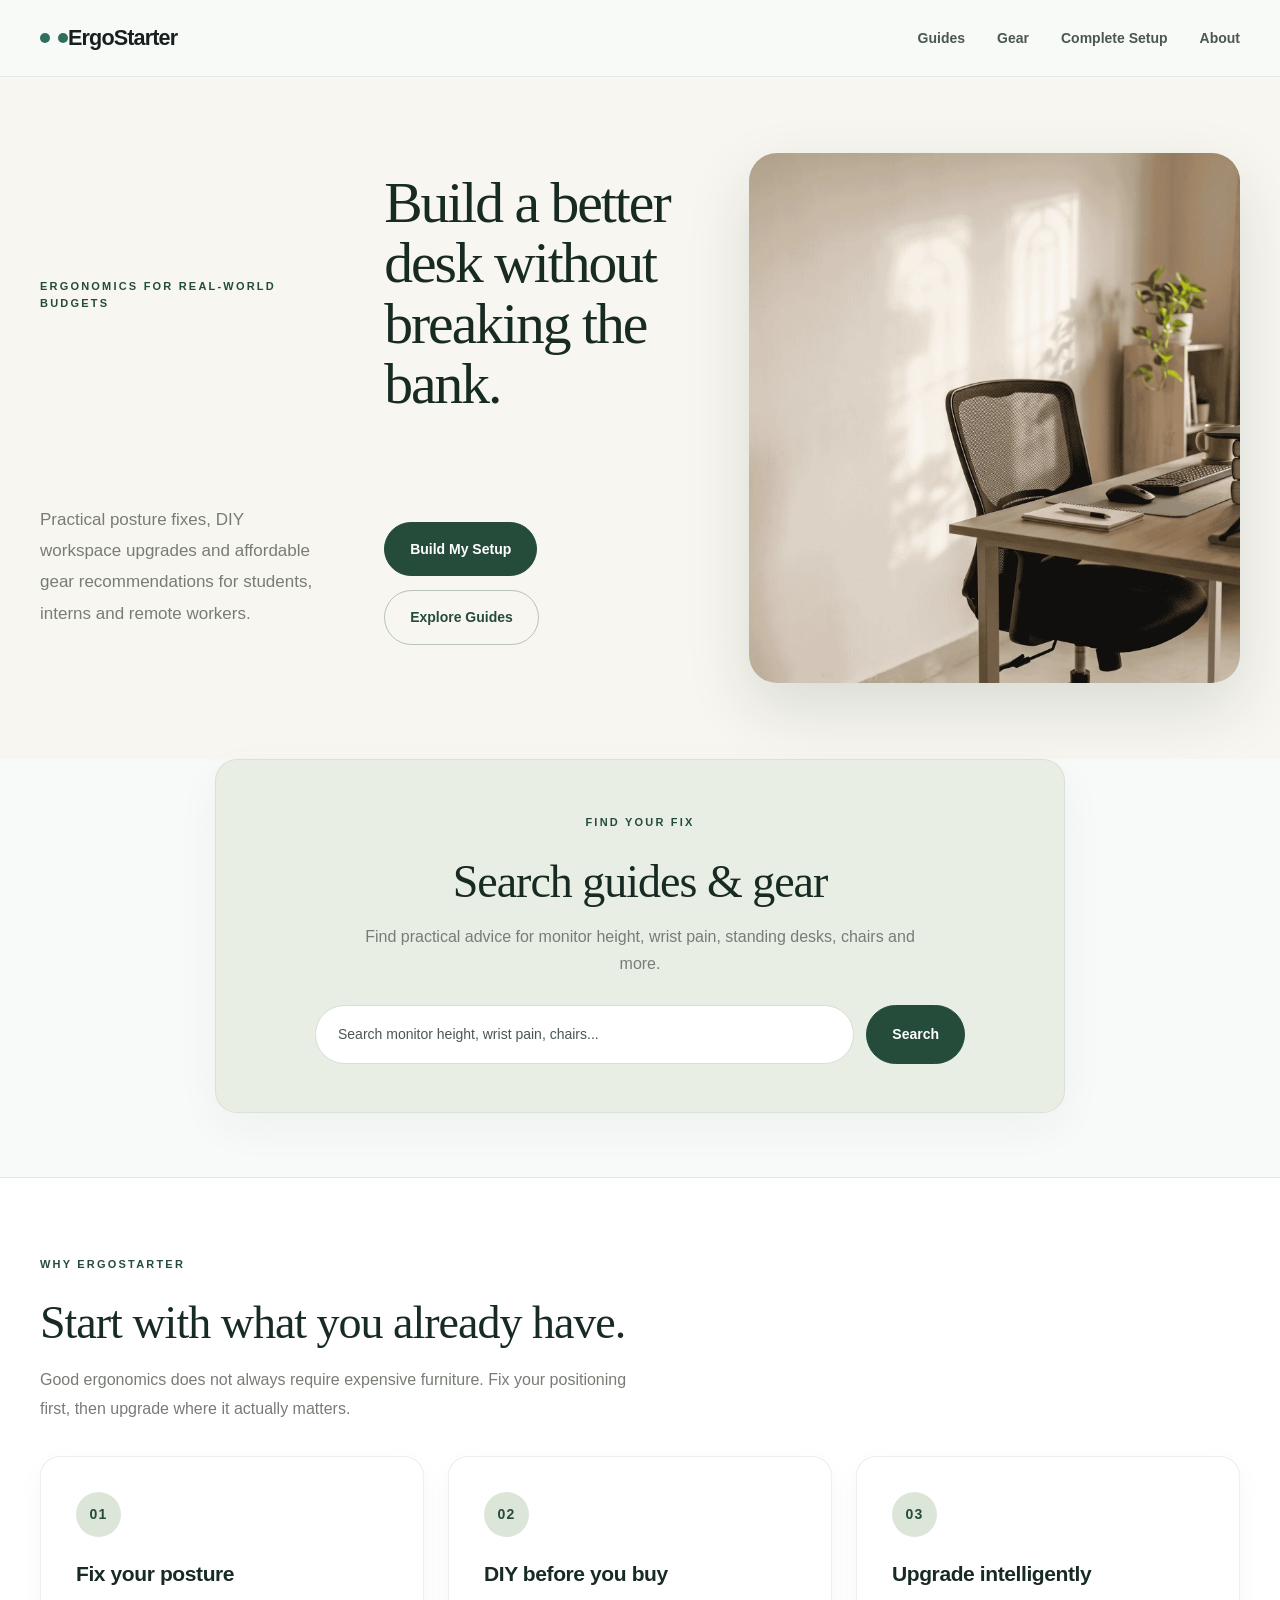
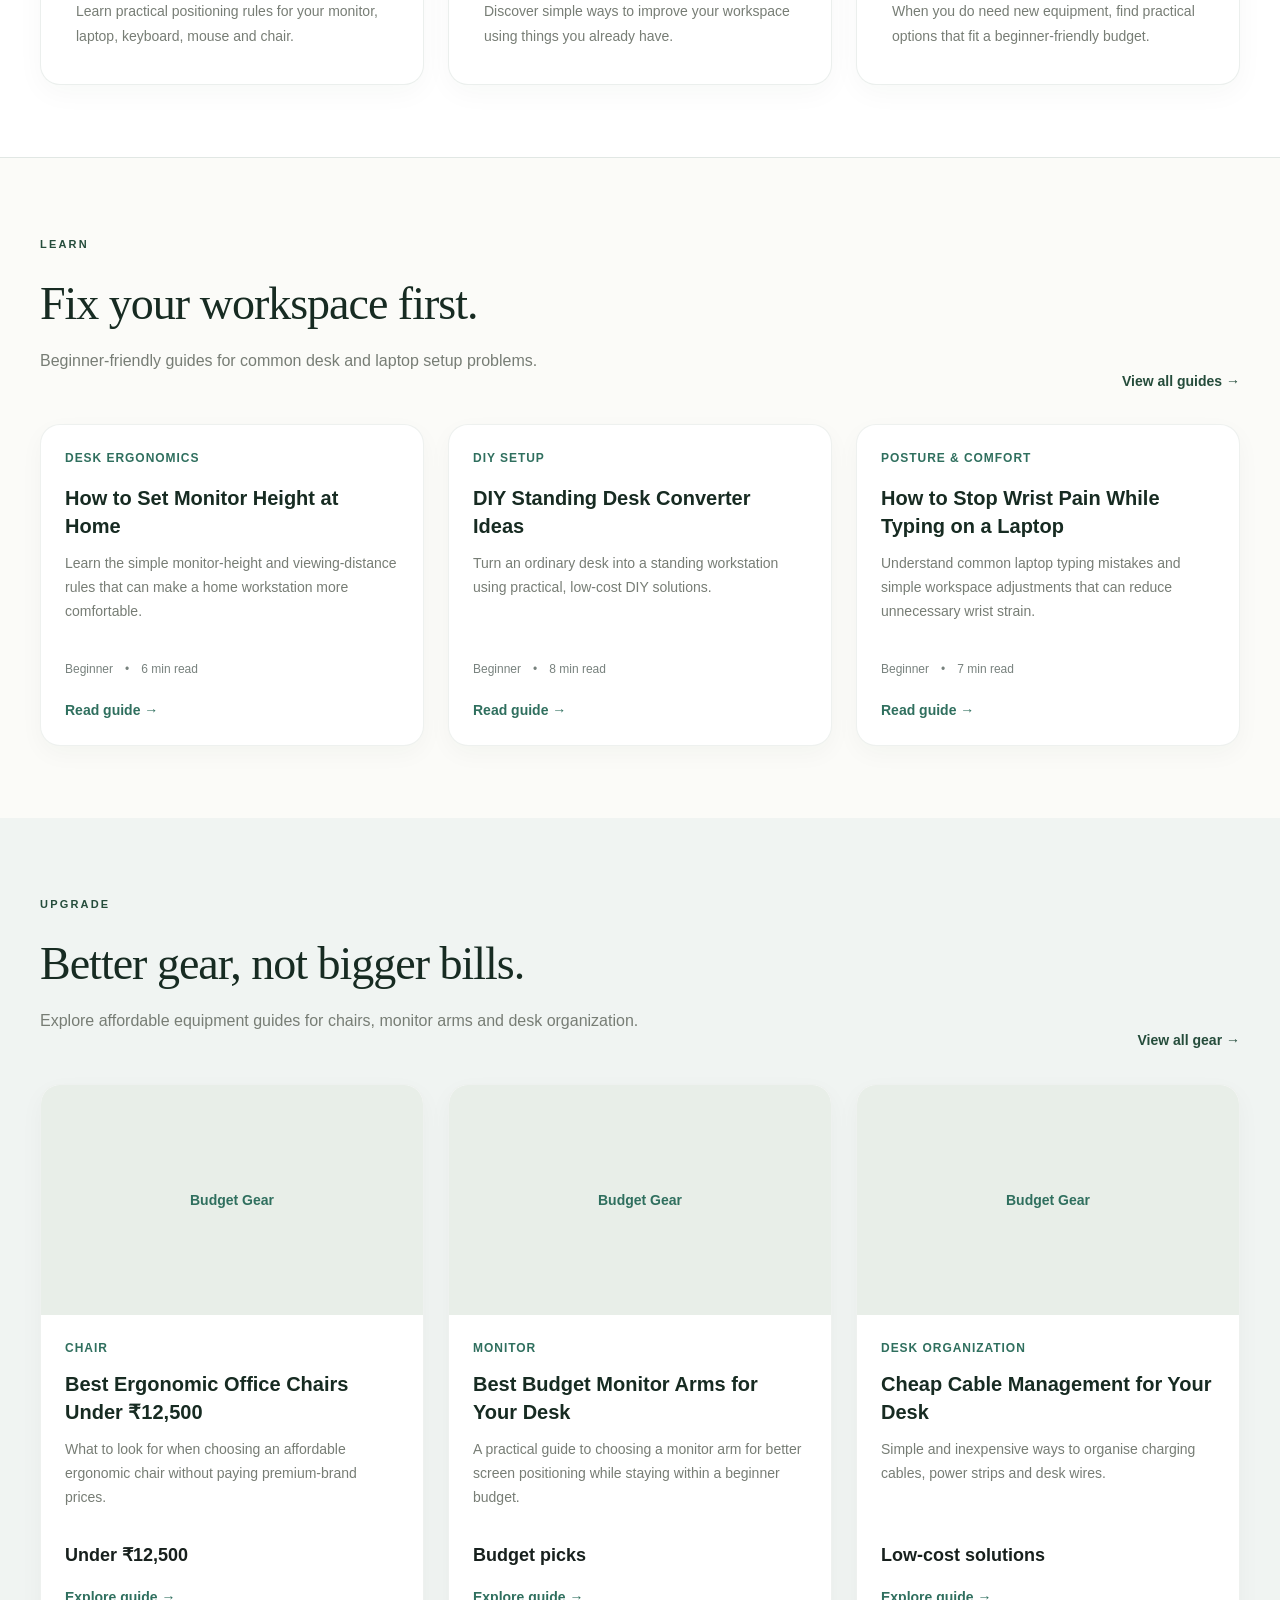
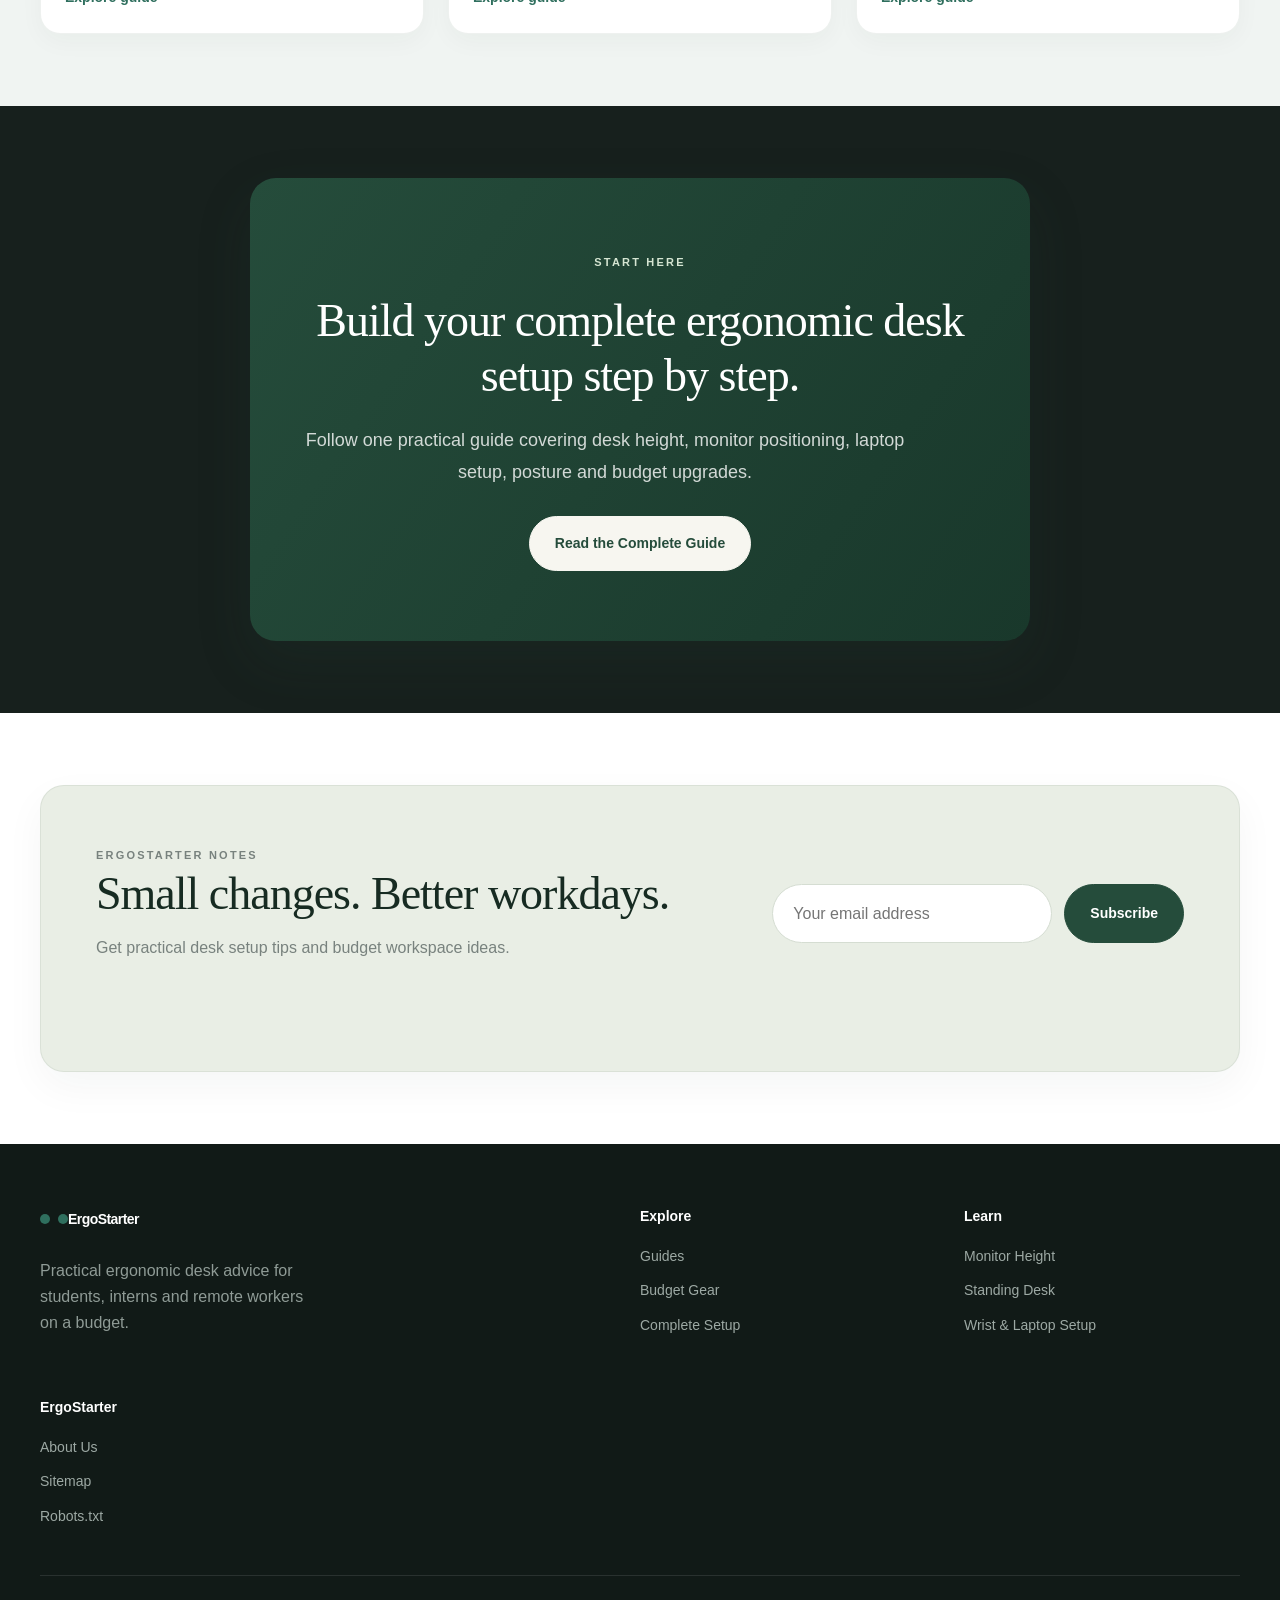
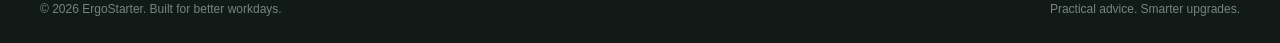
==== commit 40806df2: "Improve website design, layout and responsive styling" ====
--- a/ErgoStrater-main/index.html
+++ b/ErgoStrater-main/index.html
@@ -105,6 +105,12 @@
   ]
 }
 </script>
+    <link rel="stylesheet" href="assets/css/style.css">
+<link rel="stylesheet" href="assets/css/components.css">
+<link rel="stylesheet" href="assets/css/responsive.css">
+<link rel="stylesheet" href="assets/css/premium-home.css">
+<link rel="icon" type="image/svg+xml" href="assets/favicon.svg">
+<link rel="stylesheet" href="assets/css/layout-refinement.css">
 </head>
 
 
@@ -180,7 +186,7 @@
 
                 <div class="hero-visual">
                     <img
-                        src="/assets/images/hero/hero-homepage.webp"
+                        src="assets/images/hero/hero-homepage.webp"
                         alt="Budget ergonomic desk setup for a beginner working from home"
                         class="hero-image"
                         width="1400"
@@ -612,4 +618,9 @@
 
 </body>
 
-</html>+</html>
+
+
+
+
+
--- a/ErgoStrater-main/assets/css/premium-home.css
+++ b/ErgoStrater-main/assets/css/premium-home.css
@@ -0,0 +1,758 @@
+﻿/* =========================================
+   ERGOSTARTER - PREMIUM HOMEPAGE REDESIGN
+========================================= */
+
+:root {
+    --premium-bg: #f7f6f0;
+    --premium-green: #254c3b;
+    --premium-dark: #172b22;
+    --premium-sage: #dce6d8;
+    --premium-text: #252b27;
+    --premium-muted: #777d75;
+    --premium-white: #ffffff;
+    --premium-radius: 22px;
+}
+
+html {
+    scroll-behavior: smooth;
+}
+
+body {
+    background: var(--premium-bg);
+    color: var(--premium-text);
+    font-family: 'Inter', 'Segoe UI', sans-serif;
+}
+
+.container {
+    width: min(1200px, 90%);
+    margin-inline: auto;
+}
+
+/* HERO */
+
+.hero {
+    background: var(--premium-bg);
+    padding: 85px 0 95px;
+    overflow: hidden;
+}
+
+.hero .container {
+    display: grid;
+    grid-template-columns: 0.95fr 1.05fr;
+    align-items: center;
+    gap: 65px;
+}
+
+.hero-content {
+    max-width: 570px;
+}
+
+.eyebrow {
+    color: var(--premium-green);
+    font-size: 11px;
+    font-weight: 800;
+    letter-spacing: 2.2px;
+    text-transform: uppercase;
+    margin-bottom: 22px;
+}
+
+.hero h1 {
+    color: var(--premium-dark);
+    font-family: Georgia, 'Times New Roman', serif;
+    font-size: clamp(44px, 5.5vw, 72px);
+    font-weight: 500;
+    letter-spacing: -2.5px;
+    line-height: 1.08;
+    margin-bottom: 25px;
+}
+
+.hero-description {
+    color: var(--premium-muted);
+    font-size: 17px;
+    line-height: 1.85;
+    max-width: 480px;
+    margin-bottom: 34px;
+}
+
+.hero-actions {
+    display: flex;
+    align-items: center;
+    flex-wrap: wrap;
+    gap: 14px;
+}
+
+.btn {
+    display: inline-flex;
+    justify-content: center;
+    align-items: center;
+    padding: 15px 25px;
+    border-radius: 50px;
+    font-size: 14px;
+    font-weight: 700;
+    text-decoration: none;
+    transition: all .3s ease;
+}
+
+.btn-primary {
+    background: var(--premium-green);
+    color: white;
+    border: 1px solid var(--premium-green);
+}
+
+.btn-primary:hover {
+    background: var(--premium-dark);
+    transform: translateY(-3px);
+    box-shadow: 0 10px 25px rgba(37,76,59,.18);
+}
+
+.btn-secondary {
+    background: transparent;
+    color: var(--premium-green);
+    border: 1px solid rgba(37,76,59,.3);
+}
+
+.btn-secondary:hover {
+    background: var(--premium-sage);
+    transform: translateY(-3px);
+}
+
+.hero-visual {
+    position: relative;
+}
+
+.hero-image {
+    display: block;
+    width: 100%;
+    height: 530px;
+    object-fit: cover;
+    border-radius: 28px;
+    box-shadow: 0 25px 65px rgba(31,48,37,.13);
+    transition: transform .5s ease;
+}
+
+.hero-visual:hover .hero-image {
+    transform: scale(1.015);
+}
+
+/* SECTION HEADINGS */
+
+.section-heading h2,
+.search-box h2,
+.cta-content h2,
+.newsletter h2 {
+    color: var(--premium-dark);
+    font-family: Georgia, 'Times New Roman', serif;
+    font-size: clamp(32px, 4vw, 46px);
+    font-weight: 500;
+    letter-spacing: -1px;
+    line-height: 1.2;
+}
+
+.section-heading > p:not(.eyebrow) {
+    color: var(--premium-muted);
+    font-size: 16px;
+    line-height: 1.8;
+    max-width: 620px;
+}
+
+/* SEARCH */
+
+.search-section {
+    padding: 0 0 75px;
+}
+
+.search-box {
+    background: #e9eee5;
+    padding: 48px;
+    border-radius: var(--premium-radius);
+    text-align: center;
+}
+
+.search-description {
+    color: var(--premium-muted);
+    line-height: 1.7;
+}
+
+.search-form {
+    display: flex;
+    max-width: 650px;
+    gap: 12px;
+    margin: 28px auto 0;
+}
+
+.search-form input {
+    flex: 1;
+    min-width: 0;
+    padding: 17px 22px;
+    border: 1px solid #d7ded4;
+    border-radius: 50px;
+    background: white;
+    font-size: 14px;
+    outline: none;
+}
+
+.search-form input:focus {
+    border-color: var(--premium-green);
+    box-shadow: 0 0 0 3px rgba(37,76,59,.1);
+}
+
+/* VALUE SECTION */
+
+.value-section {
+    padding: 75px 0;
+}
+
+.value-grid {
+    display: grid;
+    grid-template-columns: repeat(3, 1fr);
+    gap: 22px;
+    margin-top: 42px;
+}
+
+.value-card {
+    background: white;
+    padding: 35px;
+    border: 1px solid #ecece5;
+    border-radius: 20px;
+    transition: transform .3s ease, box-shadow .3s ease;
+}
+
+.value-card:hover {
+    transform: translateY(-7px);
+    box-shadow: 0 18px 40px rgba(30,50,35,.07);
+}
+
+.value-card-number {
+    display: inline-flex;
+    width: 45px;
+    height: 45px;
+    align-items: center;
+    justify-content: center;
+    border-radius: 50%;
+    background: var(--premium-sage);
+    color: var(--premium-green);
+    font-weight: 800;
+    margin-bottom: 24px;
+}
+
+.value-card h3 {
+    color: var(--premium-dark);
+    font-size: 21px;
+    margin-bottom: 13px;
+}
+
+.value-card p {
+    color: var(--premium-muted);
+    font-size: 14px;
+    line-height: 1.8;
+}
+
+/* GUIDES AND GEAR */
+
+.guides-section,
+.gear-section {
+    padding: 75px 0;
+}
+
+.section-header-row {
+    display: flex;
+    justify-content: space-between;
+    align-items: end;
+    gap: 25px;
+    margin-bottom: 38px;
+}
+
+.section-link {
+    color: var(--premium-green);
+    font-weight: 700;
+    text-decoration: none;
+    white-space: nowrap;
+}
+
+.section-link:hover {
+    text-decoration: underline;
+}
+
+.guide-grid,
+.gear-grid {
+    gap: 25px;
+}
+
+.guide-grid > *,
+.gear-grid > * {
+    border-radius: 20px;
+    overflow: hidden;
+    transition: transform .3s ease, box-shadow .3s ease;
+}
+
+.guide-grid > *:hover,
+.gear-grid > *:hover {
+    transform: translateY(-6px);
+    box-shadow: 0 18px 35px rgba(30,50,35,.1);
+}
+
+/* CTA */
+
+.setup-cta {
+    padding: 80px 0;
+}
+
+.cta-content {
+    background: var(--premium-green);
+    color: white;
+    padding: 70px 55px;
+    border-radius: 26px;
+}
+
+.cta-content h2 {
+    color: white;
+    max-width: 680px;
+}
+
+.cta-content > p:not(.eyebrow) {
+    color: rgba(255,255,255,.8);
+    max-width: 600px;
+    line-height: 1.8;
+    margin: 20px 0 28px;
+}
+
+.cta-content .eyebrow {
+    color: #d5e5d2;
+}
+
+/* NEWSLETTER */
+
+.newsletter {
+    background: #e9eee5;
+    padding: 55px;
+    border-radius: 24px;
+}
+
+.newsletter-form {
+    display: flex;
+    gap: 12px;
+    margin-top: 25px;
+}
+
+.newsletter-form input {
+    flex: 1;
+    min-width: 0;
+    padding: 16px 20px;
+    border: 1px solid #d5ddd2;
+    border-radius: 50px;
+    background: white;
+}
+
+/* RESPONSIVE */
+
+@media (max-width: 900px) {
+    .hero .container {
+        grid-template-columns: 1fr;
+        gap: 40px;
+    }
+
+    .hero-content {
+        max-width: 700px;
+    }
+
+    .hero-image {
+        height: 430px;
+    }
+
+    .value-grid {
+        grid-template-columns: repeat(2, 1fr);
+    }
+}
+
+@media (max-width: 600px) {
+    .hero {
+        padding: 55px 0 65px;
+    }
+
+    .hero h1 {
+        font-size: 43px;
+        letter-spacing: -1.5px;
+    }
+
+    .hero-description {
+        font-size: 15px;
+    }
+
+    .hero-image {
+        height: 290px;
+        border-radius: 18px;
+    }
+
+    .hero-actions {
+        align-items: stretch;
+        flex-direction: column;
+    }
+
+    .hero-actions .btn {
+        width: 100%;
+    }
+
+    .search-box,
+    .newsletter {
+        padding: 28px 20px;
+    }
+
+    .search-form,
+    .newsletter-form {
+        flex-direction: column;
+    }
+
+    .search-form .btn,
+    .newsletter-form .btn {
+        width: 100%;
+    }
+
+    .value-grid {
+        grid-template-columns: 1fr;
+    }
+
+    .section-header-row {
+        align-items: flex-start;
+        flex-direction: column;
+    }
+
+    .cta-content {
+        padding: 40px 25px;
+    }
+}
+
+ /* HERO LAYOUT REFINEMENT */
+@media (min-width: 1000px) {
+    .hero-content {
+        max-width: 760px;
+    }
+
+    .hero h1 {
+        max-width: 760px;
+        font-size: clamp(58px, 5vw, 76px);
+        letter-spacing: -2.5px;
+        line-height: 1.02;
+    }
+}
+
+
+/* DESKTOP HERO GRID FIX */
+@media (min-width: 1000px) {
+    .hero .container {
+        grid-template-columns: 1.15fr 0.85fr;
+        gap: 45px;
+    }
+
+    .hero-content {
+        max-width: 100%;
+    }
+
+    .hero h1 {
+        max-width: 100%;
+        font-size: clamp(54px, 4.5vw, 72px);
+        line-height: 1.05;
+        letter-spacing: -2px;
+    }
+
+    .hero-visual {
+        width: 100%;
+    }
+}
+
+
+/* =========================================
+   PREMIUM HOMEPAGE - SECTION REFINEMENT
+   ========================================= */
+
+/* SEARCH SECTION */
+
+.search-section {
+    padding-top: 25px;
+}
+
+.search-box {
+    position: relative;
+    border: 1px solid rgba(37, 76, 59, 0.08);
+    box-shadow: 0 15px 45px rgba(30, 50, 35, 0.045);
+}
+
+.search-box h2 {
+    margin-bottom: 14px;
+}
+
+.search-description {
+    max-width: 560px;
+    margin-inline: auto;
+}
+
+.search-form input {
+    transition: border-color .25s ease, box-shadow .25s ease;
+}
+
+.search-form input:focus {
+    border-color: var(--premium-green);
+    box-shadow: 0 0 0 4px rgba(37, 76, 59, .09);
+}
+
+/* VALUE CARDS */
+
+.value-section {
+    padding-top: 90px;
+    padding-bottom: 90px;
+}
+
+.value-card {
+    position: relative;
+    border: 1px solid rgba(37, 76, 59, .09);
+    box-shadow: 0 8px 28px rgba(30, 50, 35, .035);
+}
+
+.value-card-number {
+    font-size: 14px;
+}
+
+.value-card h3 {
+    letter-spacing: -.4px;
+}
+
+.value-card p {
+    margin-bottom: 0;
+}
+
+/* GUIDES AND GEAR */
+
+.guides-section,
+.gear-section {
+    position: relative;
+}
+
+.guides-section {
+    background: rgba(255, 255, 255, .48);
+}
+
+.guide-grid,
+.gear-grid {
+    display: grid;
+    grid-template-columns: repeat(3, minmax(0, 1fr));
+    align-items: stretch;
+}
+
+.guide-grid > *,
+.gear-grid > * {
+    background: #fff;
+    border: 1px solid rgba(37, 76, 59, .08);
+    box-shadow: 0 8px 25px rgba(30, 50, 35, .035);
+}
+
+.guide-grid img,
+.gear-grid img {
+    display: block;
+    width: 100%;
+    height: 220px;
+    object-fit: cover;
+}
+
+.guide-grid h3,
+.gear-grid h3 {
+    color: var(--premium-dark);
+    line-height: 1.4;
+}
+
+.guide-grid p,
+.gear-grid p {
+    color: var(--premium-muted);
+    line-height: 1.7;
+}
+
+.section-link {
+    display: inline-flex;
+    align-items: center;
+    gap: 7px;
+    transition: gap .25s ease;
+}
+
+.section-link:hover {
+    gap: 12px;
+}
+
+/* CTA SECTION */
+
+.setup-cta {
+    padding-top: 90px;
+    padding-bottom: 90px;
+}
+
+.cta-content {
+    position: relative;
+    overflow: hidden;
+    background: linear-gradient(125deg, #254c3b, #19382b);
+    box-shadow: 0 22px 55px rgba(37, 76, 59, .15);
+}
+
+.cta-content .btn-primary {
+    background: #f7f6f0;
+    color: var(--premium-green);
+    border-color: #f7f6f0;
+}
+
+.cta-content .btn-primary:hover {
+    background: #dce6d8;
+    border-color: #dce6d8;
+}
+
+/* NEWSLETTER */
+
+.newsletter-section {
+    padding-top: 35px;
+    padding-bottom: 90px;
+}
+
+.newsletter {
+    border: 1px solid rgba(37, 76, 59, .08);
+    box-shadow: 0 15px 40px rgba(30, 50, 35, .045);
+}
+
+.newsletter h2 {
+    margin-bottom: 14px;
+}
+
+.newsletter-form input {
+    outline: none;
+    transition: border-color .25s ease, box-shadow .25s ease;
+}
+
+.newsletter-form input:focus {
+    border-color: var(--premium-green);
+    box-shadow: 0 0 0 4px rgba(37, 76, 59, .09);
+}
+
+.form-message {
+    margin-top: 15px;
+    line-height: 1.6;
+}
+
+/* ACCESSIBILITY */
+
+.btn:focus-visible,
+.section-link:focus-visible,
+.search-form input:focus-visible,
+.newsletter-form input:focus-visible {
+    outline: 3px solid rgba(37, 76, 59, .35);
+    outline-offset: 4px;
+}
+
+/* TABLET */
+
+@media (max-width: 900px) {
+    .guide-grid,
+    .gear-grid {
+        grid-template-columns: repeat(2, minmax(0, 1fr));
+    }
+
+    .value-section,
+    .guides-section,
+    .gear-section {
+        padding-top: 65px;
+        padding-bottom: 65px;
+    }
+}
+
+/* MOBILE */
+
+@media (max-width: 600px) {
+    .search-section {
+        padding-bottom: 45px;
+    }
+
+    .search-box {
+        padding: 32px 20px;
+        border-radius: 18px;
+    }
+
+    .value-section,
+    .guides-section,
+    .gear-section {
+        padding-top: 50px;
+        padding-bottom: 50px;
+    }
+
+    .value-grid {
+        gap: 16px;
+        margin-top: 28px;
+    }
+
+    .value-card {
+        padding: 27px;
+    }
+
+    .guide-grid,
+    .gear-grid {
+        grid-template-columns: 1fr;
+        gap: 20px;
+    }
+
+    .guide-grid img,
+    .gear-grid img {
+        height: 210px;
+    }
+
+    .setup-cta {
+        padding: 50px 0;
+    }
+
+    .newsletter-section {
+        padding-bottom: 55px;
+    }
+}
+
+/* REDUCED MOTION */
+
+@media (prefers-reduced-motion: reduce) {
+    html {
+        scroll-behavior: auto;
+    }
+
+    *,
+    *::before,
+    *::after {
+        transition-duration: .01ms !important;
+        animation-duration: .01ms !important;
+    }
+}
+
+
+/* GEAR PAGE IMAGE POLISH */
+.gear-grid .gear-image,
+.gear-grid .gear-card-image {
+    width: 100%;
+    height: 230px;
+    overflow: hidden;
+    border-radius: 16px 16px 0 0;
+    background: #e8eee8;
+}
+
+.gear-grid .gear-image img,
+.gear-grid .gear-card-image img {
+    display: block;
+    width: 100%;
+    height: 100%;
+    object-fit: cover;
+    object-position: center;
+    transition: transform 0.4s ease;
+}
+
+.gear-grid .gear-card:hover .gear-image img {
+    transform: scale(1.04);
+}
+
+.gear-grid .gear-card {
+    overflow: hidden;
+}
+
+@media (max-width: 768px) {
+    .gear-grid .gear-image,
+    .gear-grid .gear-card-image {
+        height: 200px;
+    }
+}
+
--- a/ErgoStrater-main/assets/css/layout-refinement.css
+++ b/ErgoStrater-main/assets/css/layout-refinement.css
@@ -0,0 +1,530 @@
+﻿/* =========================================
+   ERGOSTARTER — GLOBAL LAYOUT REFINEMENT
+   ========================================= */
+
+/* Consistent page width */
+.container {
+    width: min(calc(100% - 64px), 1200px);
+    margin-inline: auto;
+}
+
+.content-container {
+    width: min(calc(100% - 64px), 850px);
+    margin-inline: auto;
+}
+
+/* Consistent section rhythm */
+.value-section,
+.guides-section,
+.gear-section,
+.article-section {
+    padding-top: 80px;
+    padding-bottom: 80px;
+}
+
+/* Section heading spacing */
+.section-header-row {
+    gap: 28px;
+    margin-bottom: 36px;
+}
+
+.section-heading h2 {
+    margin-bottom: 16px;
+}
+
+/* Consistent grid spacing */
+.value-grid,
+.guide-grid,
+.gear-grid {
+    column-gap: 24px;
+    row-gap: 28px;
+}
+
+/* Article readability */
+.article-section .content-container {
+    max-width: 780px;
+}
+
+/* Tablet */
+@media (max-width: 900px) {
+    .container {
+        width: min(calc(100% - 48px), 1200px);
+    }
+
+    .content-container {
+        width: min(calc(100% - 48px), 850px);
+    }
+
+    .value-section,
+    .guides-section,
+    .gear-section,
+    .article-section {
+        padding-top: 64px;
+        padding-bottom: 64px;
+    }
+}
+
+/* Mobile */
+@media (max-width: 600px) {
+    .container {
+        width: calc(100% - 32px);
+    }
+
+    .content-container {
+        width: calc(100% - 32px);
+    }
+
+    .value-section,
+    .guides-section,
+    .gear-section,
+    .article-section {
+        padding-top: 48px;
+        padding-bottom: 48px;
+    }
+
+    .section-header-row {
+        gap: 14px;
+        margin-bottom: 24px;
+    }
+
+    .value-grid,
+    .guide-grid,
+    .gear-grid {
+        row-gap: 20px;
+    }
+}
+
+/* =========================================
+   ERGOSTARTER — CONSISTENT SPACING SYSTEM
+   ========================================= */
+
+/* Desktop layout */
+@media (min-width: 901px) {
+    .hero {
+        padding-top: 76px;
+        padding-bottom: 76px;
+    }
+
+    .search-section {
+        padding-top: 0;
+        padding-bottom: 64px;
+    }
+
+    .value-section,
+    .guides-section,
+    .gear-section,
+    .setup-cta,
+    .newsletter-section,
+    .article-section {
+        padding-top: 72px;
+        padding-bottom: 72px;
+    }
+
+    .value-grid {
+        margin-top: 32px;
+    }
+
+    .section-header-row {
+        margin-bottom: 32px;
+    }
+}
+
+/* Tablet spacing */
+@media (min-width: 601px) and (max-width: 900px) {
+    .hero {
+        padding-top: 60px;
+        padding-bottom: 60px;
+    }
+
+    .value-section,
+    .guides-section,
+    .gear-section,
+    .setup-cta,
+    .newsletter-section,
+    .article-section {
+        padding-top: 56px;
+        padding-bottom: 56px;
+    }
+}
+
+/* Mobile spacing */
+@media (max-width: 600px) {
+    .hero {
+        padding-top: 44px;
+        padding-bottom: 48px;
+    }
+
+    .value-section,
+    .guides-section,
+    .gear-section,
+    .setup-cta,
+    .newsletter-section,
+    .article-section {
+        padding-top: 44px;
+        padding-bottom: 44px;
+    }
+
+    .search-section {
+        padding-bottom: 40px;
+    }
+
+    .section-header-row {
+        margin-bottom: 22px;
+    }
+
+    .value-grid {
+        margin-top: 24px;
+    }
+}
+
+/* =========================================
+   EDITORIAL / ABOUT PAGE LAYOUT
+   ========================================= */
+
+.article-header,
+.article-content {
+    width: 100%;
+    max-width: 850px;
+    margin-left: auto;
+    margin-right: auto;
+}
+
+.article-header {
+    padding: 28px 0 30px;
+}
+
+.article-header h1 {
+    margin-top: 12px;
+    margin-bottom: 16px;
+    line-height: 1.1;
+}
+
+.article-header .article-intro {
+    max-width: 720px;
+    line-height: 1.75;
+    font-size: 17px;
+}
+
+.article-content {
+    padding-top: 34px;
+    padding-bottom: 24px;
+}
+
+.article-content h2 {
+    margin-top: 38px;
+    margin-bottom: 14px;
+    line-height: 1.2;
+}
+
+.article-content h2:first-child {
+    margin-top: 0;
+}
+
+.article-content p {
+    margin-bottom: 18px;
+    line-height: 1.85;
+    max-width: 100%;
+}
+
+@media (max-width: 600px) {
+    .article-header {
+        padding-top: 20px;
+        padding-bottom: 22px;
+    }
+
+    .article-header .article-intro {
+        font-size: 15px;
+    }
+
+    .article-content {
+        padding-top: 26px;
+        padding-bottom: 16px;
+    }
+
+    .article-content h2 {
+        margin-top: 30px;
+        margin-bottom: 12px;
+    }
+
+    .article-content p {
+        line-height: 1.75;
+        margin-bottom: 15px;
+    }
+}
+
+/* =========================================
+   COMPLETE SETUP GUIDE — SPACING REFINEMENT
+   ========================================= */
+
+.article-page .article-header {
+    padding-top: 52px;
+    padding-bottom: 38px;
+}
+
+.article-page .article-header .content-container {
+    max-width: 850px;
+}
+
+.article-page .article-header h1 {
+    margin-top: 12px;
+    margin-bottom: 16px;
+    line-height: 1.12;
+}
+
+.article-page .article-intro {
+    max-width: 760px;
+    line-height: 1.75;
+}
+
+.article-page .article-meta {
+    margin-top: 16px;
+    gap: 12px;
+    flex-wrap: wrap;
+}
+
+.article-page .article-section {
+    padding-top: 38px;
+    padding-bottom: 38px;
+}
+
+.article-page .article-section .content-container {
+    max-width: 760px;
+}
+
+.article-page .article-section h2 {
+    margin-bottom: 16px;
+    line-height: 1.25;
+}
+
+.article-page .article-section p {
+    margin-bottom: 14px;
+    font-size: 16px;
+    line-height: 1.8;
+}
+
+.article-page .article-highlight {
+    padding: 26px 30px;
+    border-radius: 14px;
+}
+
+.article-page .article-toc {
+    gap: 8px;
+    margin-top: 18px;
+}
+
+.article-page .article-toc a {
+    padding: 11px 16px;
+    line-height: 1.5;
+}
+
+.article-page .article-tip {
+    margin-top: 18px;
+    padding: 16px 20px;
+    line-height: 1.7;
+}
+
+.article-page .article-section:last-of-type {
+    padding-bottom: 48px;
+}
+
+/* Mobile */
+@media (max-width: 600px) {
+    .article-page .article-header {
+        padding-top: 34px;
+        padding-bottom: 28px;
+    }
+
+    .article-page .article-section {
+        padding-top: 30px;
+        padding-bottom: 30px;
+    }
+
+    .article-page .article-section .content-container {
+        max-width: 100%;
+    }
+
+    .article-page .article-highlight {
+        padding: 20px;
+    }
+
+    .article-page .article-toc a {
+        padding: 10px 12px;
+    }
+}
+
+/* =========================================
+   COMPLETE SETUP GUIDE — FINAL CTA
+   ========================================= */
+
+.article-page .article-cta {
+    padding: 64px 24px;
+    background: #172b22;
+    color: #ffffff;
+}
+
+.article-page .article-cta .content-container {
+    max-width: 760px;
+    margin-inline: auto;
+    text-align: center;
+}
+
+.article-page .article-cta h2 {
+    max-width: 680px;
+    margin: 0 auto 18px;
+    color: #ffffff;
+    font-size: clamp(28px, 3.5vw, 40px);
+    line-height: 1.2;
+}
+
+.article-page .article-cta p {
+    max-width: 620px;
+    margin: 0 auto 26px;
+    color: #dce6df;
+    font-size: 16px;
+    line-height: 1.75;
+}
+
+.article-page .article-cta-actions {
+    display: flex;
+    justify-content: center;
+    align-items: center;
+    gap: 14px;
+    flex-wrap: wrap;
+}
+
+.article-page .article-cta-actions .btn {
+    min-height: 44px;
+    padding: 12px 22px;
+}
+
+@media (max-width: 600px) {
+    .article-page .article-cta {
+        padding: 46px 20px;
+    }
+
+    .article-page .article-cta-actions {
+        flex-direction: column;
+        gap: 12px;
+    }
+
+    .article-page .article-cta-actions .btn {
+        width: 100%;
+    }
+}
+
+/* =========================================
+   COMPLETE SETUP GUIDE — CONSISTENT STEPS
+   ========================================= */
+
+.article-page #desk-height,
+.article-page #monitor-position,
+.article-page #laptop-setup,
+.article-page #chair-posture,
+.article-page #diy-upgrades,
+.article-page #upgrade-priority {
+    background: #f7f8f5;
+    border-bottom: 1px solid #e8ece6;
+}
+
+.article-page #desk-height {
+    border-top: 1px solid #e8ece6;
+}
+
+.article-page #upgrade-priority {
+    border-bottom: 0;
+}
+
+
+/* =========================================
+   GUIDES PAGE — SPACING REFINEMENT
+   ========================================= */
+
+.guides-page > .hero {
+    min-height: 0;
+    padding-block: clamp(64px, 8vw, 100px);
+}
+
+.guides-page > .hero .container {
+    gap: clamp(40px, 6vw, 80px);
+}
+
+.guides-page > .article-section {
+    padding-block: clamp(48px, 6vw, 72px);
+}
+
+.guides-page > .article-section .content-container {
+    max-width: 850px;
+}
+
+.guides-page > .value-section {
+    padding-block: clamp(56px, 7vw, 88px);
+}
+
+.guides-page > .value-section .section-heading {
+    margin-bottom: 28px;
+}
+
+.guides-page .guide-grid {
+    gap: 24px;
+    align-items: stretch;
+}
+
+.guides-page .guide-card {
+    height: 100%;
+}
+
+/* Tablet */
+@media (max-width: 900px) {
+    .guides-page > .hero {
+        padding-block: 60px;
+    }
+
+    .guides-page > .hero .container {
+        gap: 36px;
+    }
+}
+
+/* Mobile */
+@media (max-width: 600px) {
+    .guides-page > .hero {
+        padding-block: 44px;
+    }
+
+    .guides-page > .article-section {
+        padding-block: 40px;
+    }
+
+    .guides-page > .value-section {
+        padding-block: 48px;
+    }
+
+    .guides-page > .value-section .section-heading {
+        margin-bottom: 22px;
+    }
+
+    .guides-page .guide-grid {
+        gap: 18px;
+    }
+}
+
+
+/* Gear page: upgrade order layout */
+.article-list .article-tip {
+    display: flex;
+    flex-direction: column;
+    align-items: flex-start;
+    gap: 8px;
+    margin-top: 12px;
+    padding: 16px 20px;
+}
+
+.article-list .article-tip strong {
+    white-space: normal;
+    line-height: 1.5;
+}
+
+.article-list .article-tip p {
+    margin: 0;
+    line-height: 1.7;
+}
+
